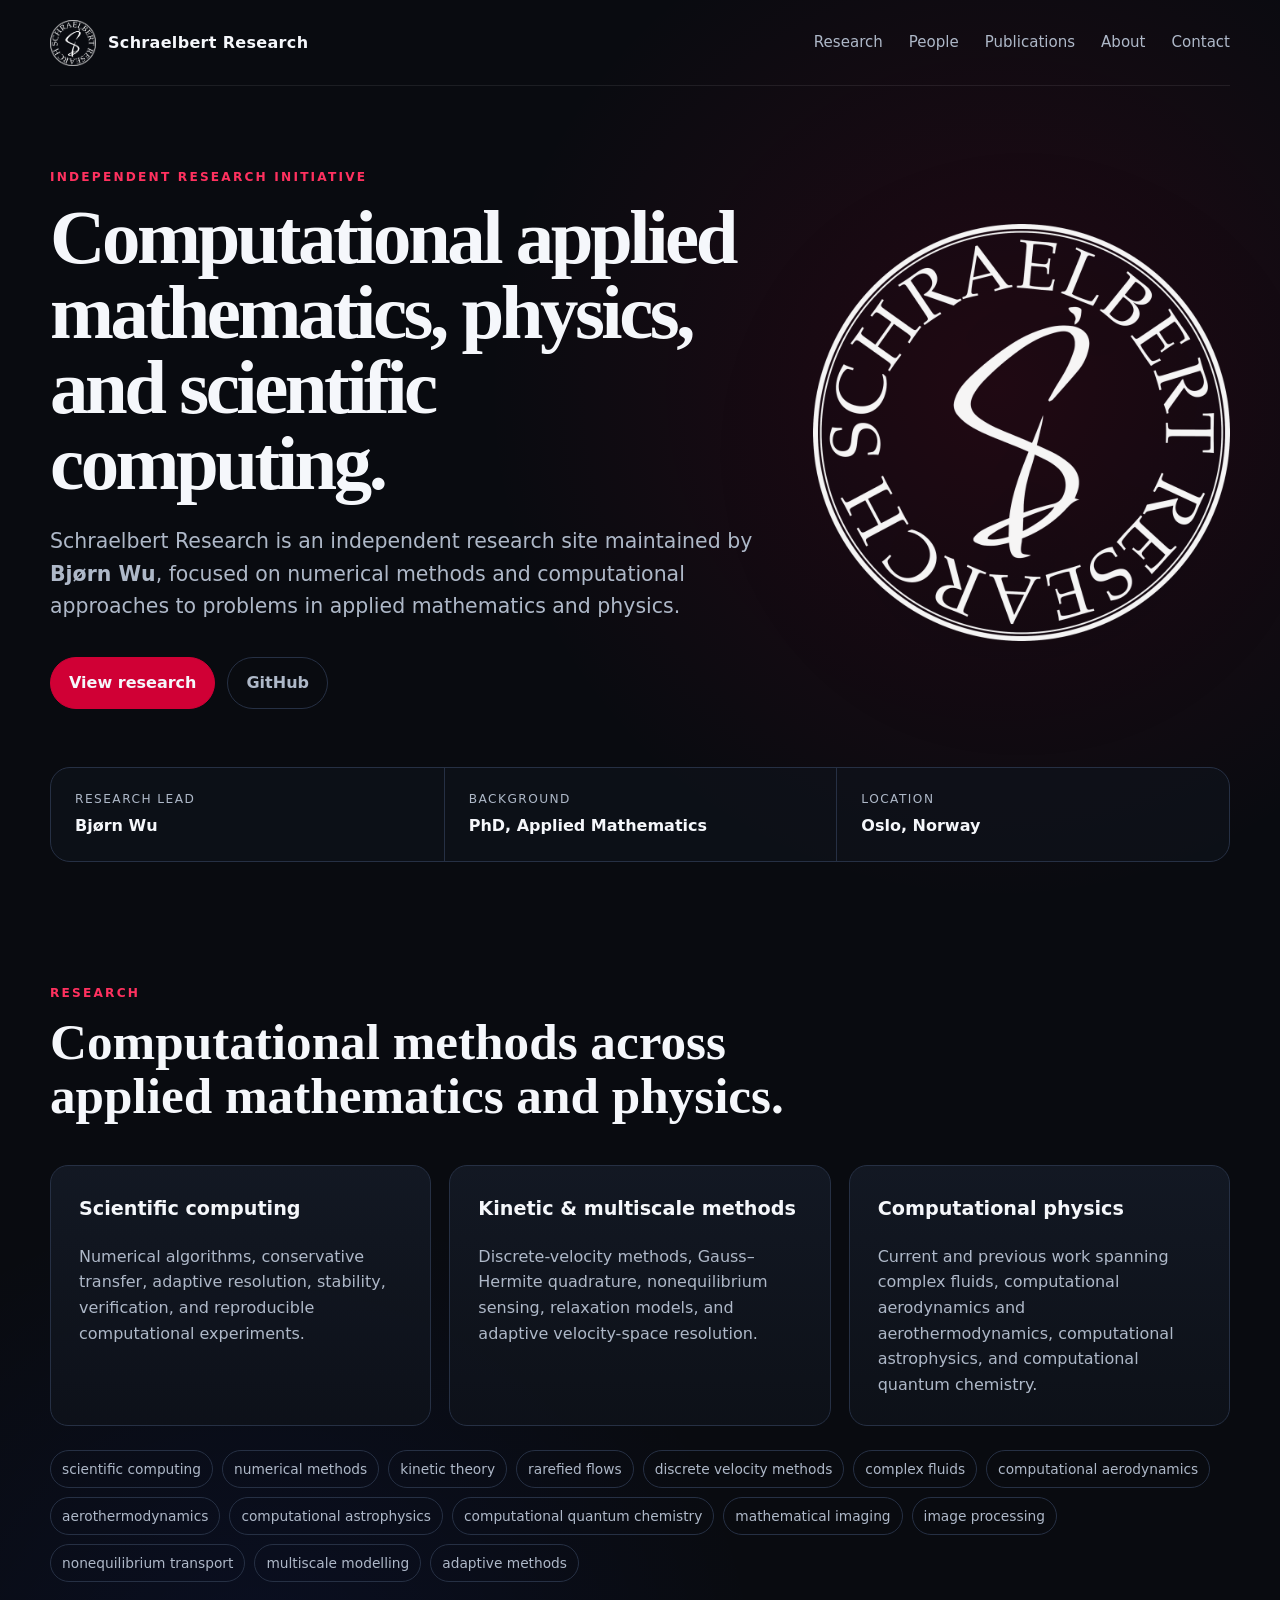
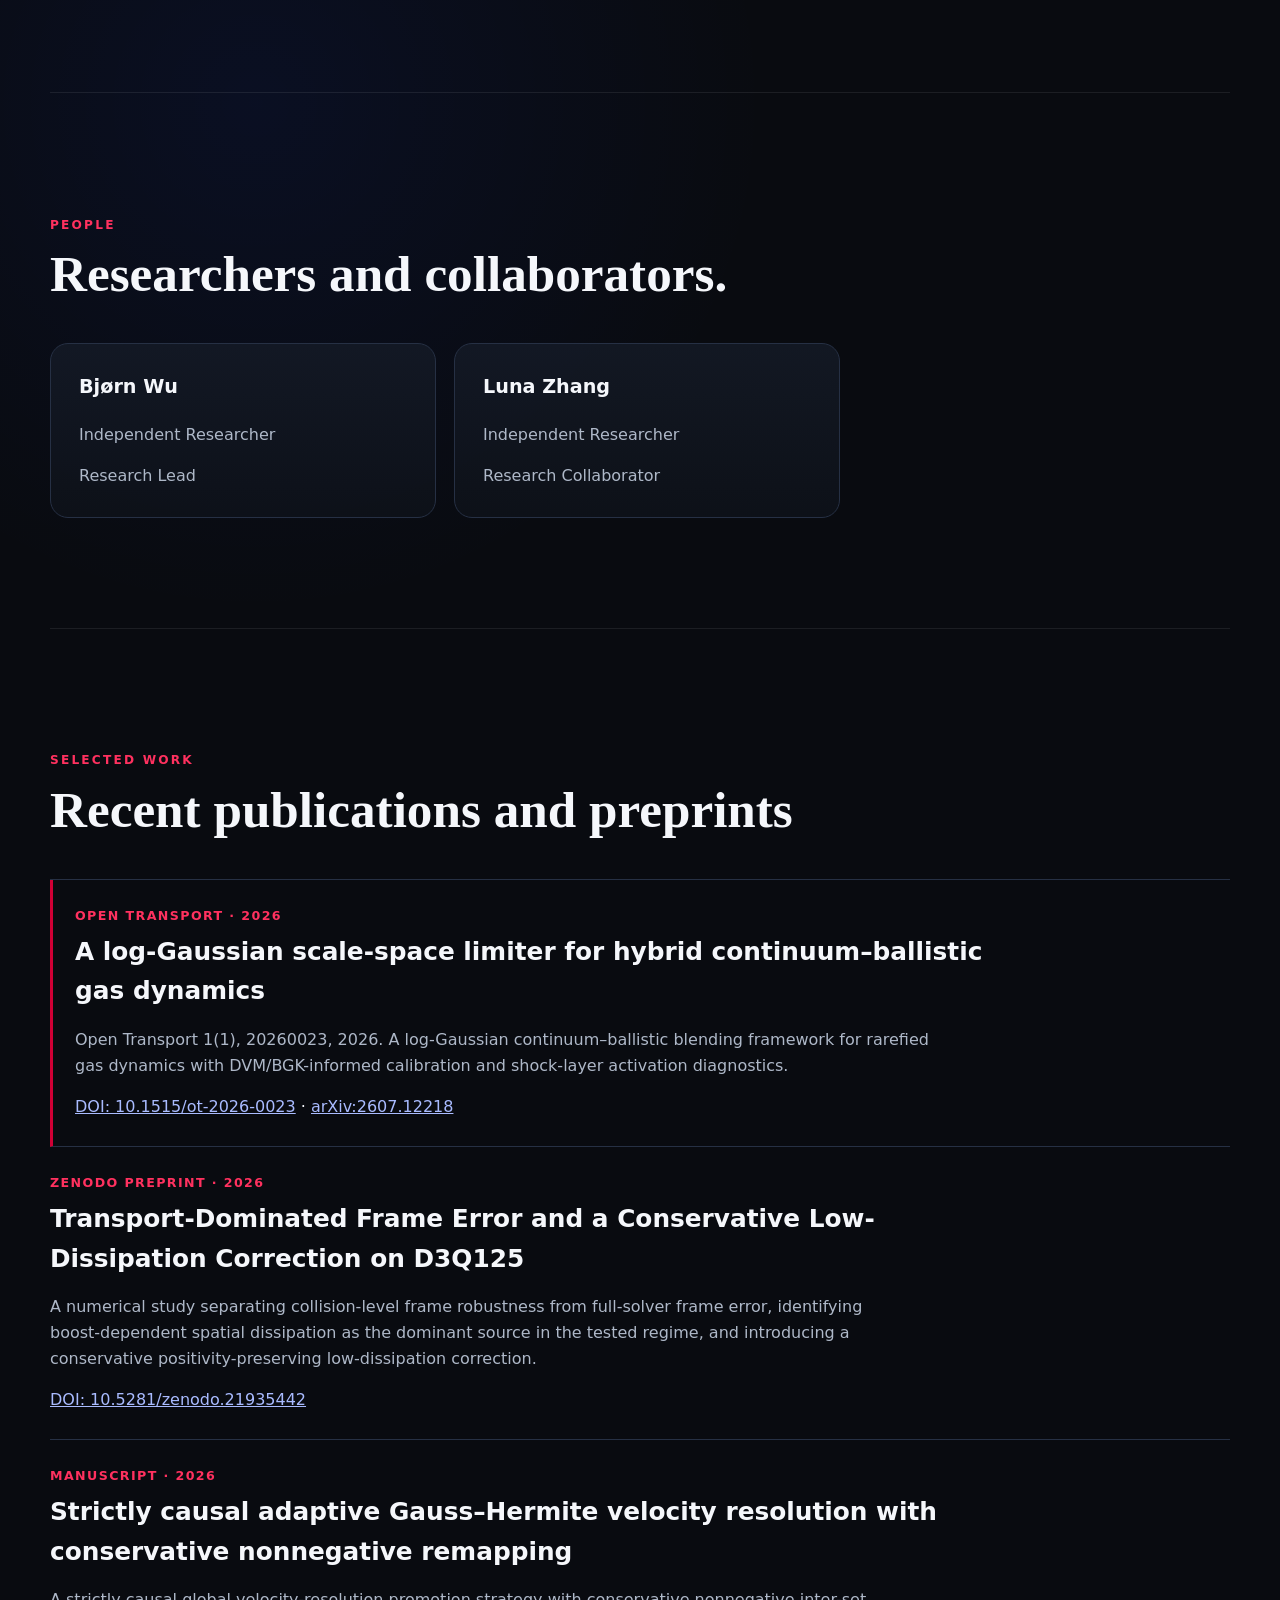
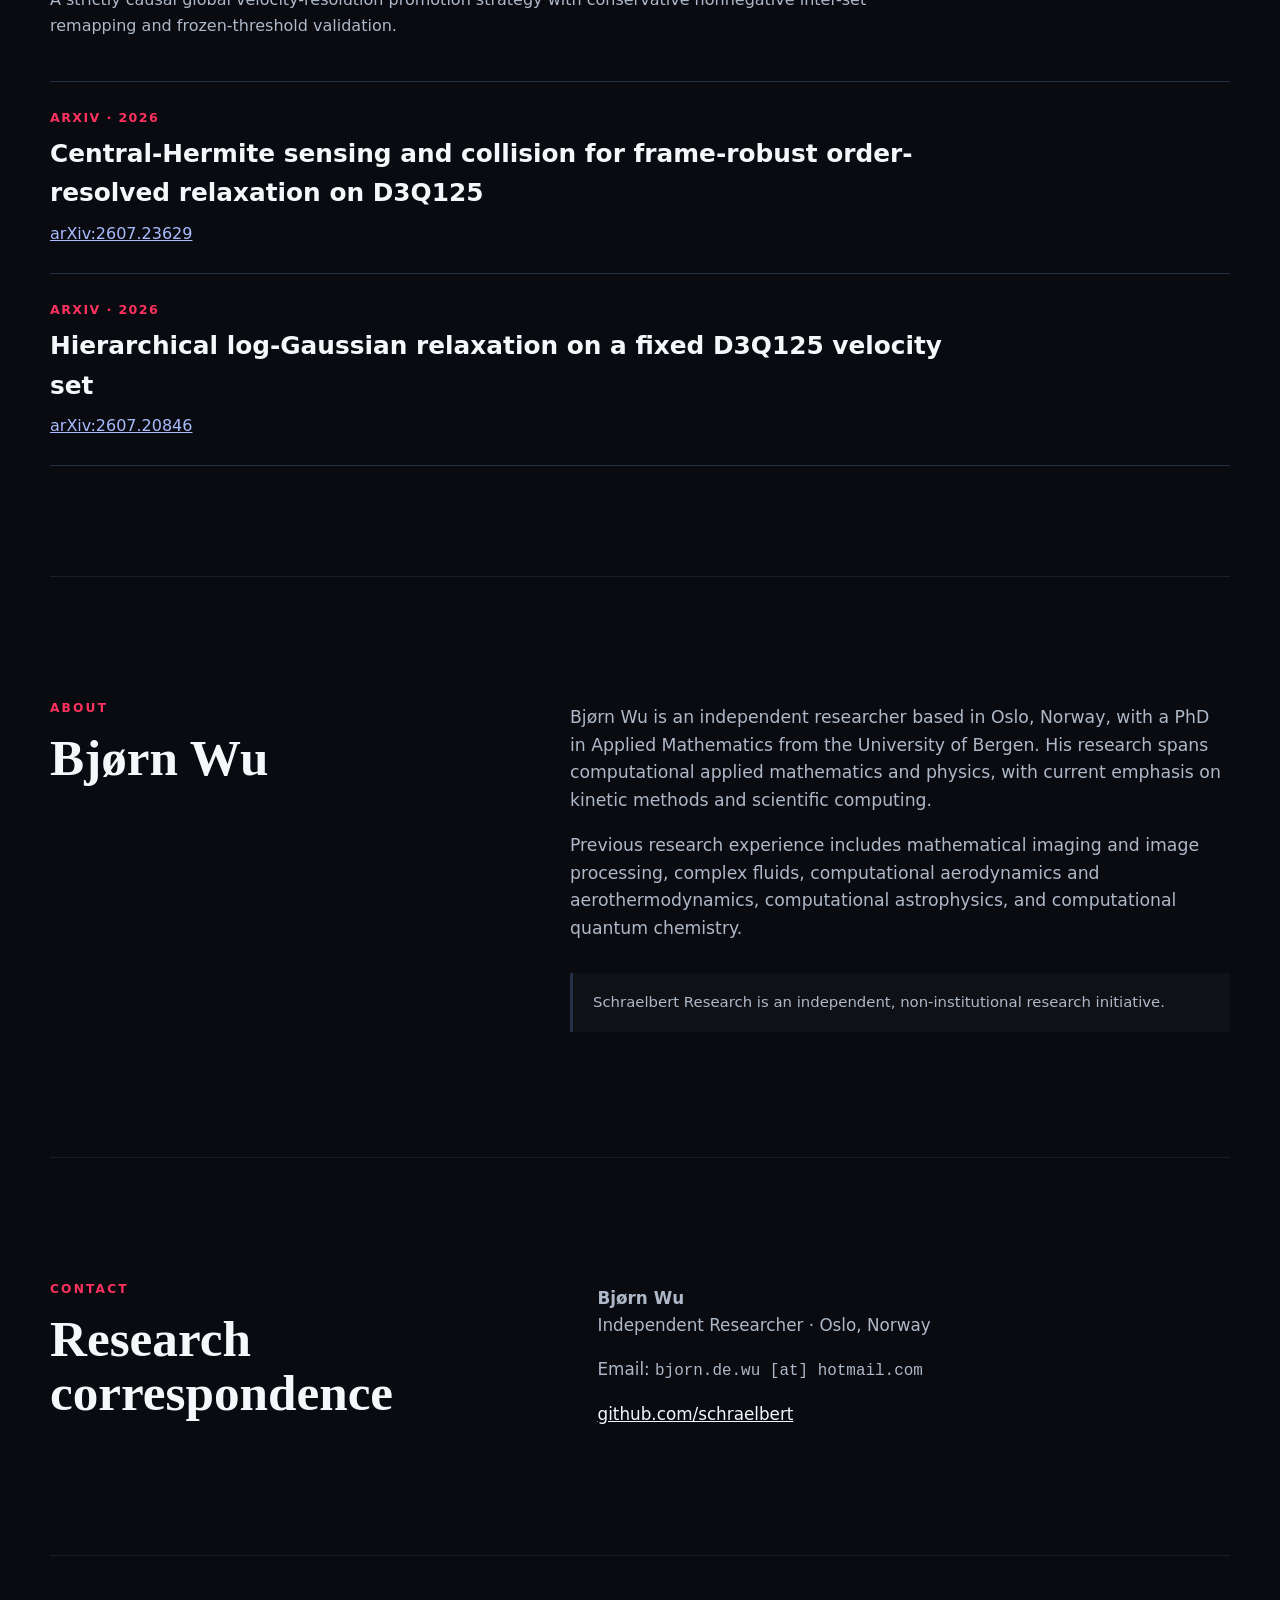
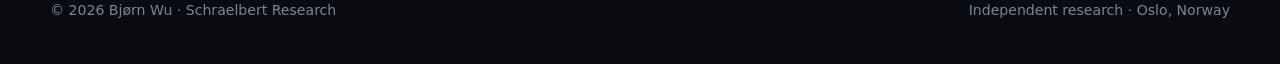
==== index.html @ 024f2b75 "Add Zenodo preprint for D3Q125 transport frame-error study" ====
<!doctype html>
<html lang="en">
<head>
  <meta charset="utf-8" />
  <meta name="viewport" content="width=device-width, initial-scale=1" />
  <meta name="description" content="Schraelbert Research — independent research in computational applied mathematics, physics, and scientific computing." />
  <meta name="author" content="Bjørn Wu" />
  <meta name="theme-color" content="#090b10" />
  <title>Schraelbert Research — Bjørn Wu</title>
  <link rel="icon" type="image/png" href="assets/logo-red.png" />
  <link rel="stylesheet" href="styles.css" />
</head>
<body>
  <div class="page-shell">
    <header class="site-header">
      <a class="brand" href="#top" aria-label="Schraelbert Research home">
        <img src="assets/logo-white.png" alt="Schraelbert Research seal" />
        <span>Schraelbert Research</span>
      </a>
      <nav aria-label="Primary navigation">
        <a href="#research">Research</a>
        <a href="#people">People</a>
        <a href="#publications">Publications</a>
        <a href="#about">About</a>
        <a href="#contact">Contact</a>
      </nav>
    </header>

    <main id="top">
      <section class="hero">
        <div class="hero-copy">
          <p class="eyebrow">Independent research initiative</p>
          <h1>Computational applied mathematics, physics, and scientific computing.</h1>
          <p class="lede">
            Schraelbert Research is an independent research site maintained by <strong>Bjørn Wu</strong>,
            focused on numerical methods and computational approaches to
            problems in applied mathematics and physics.
          </p>
          <div class="hero-actions">
            <a class="button primary" href="#publications">View research</a>
            <a class="button secondary" href="https://github.com/schraelbert">GitHub</a>
          </div>
        </div>
        <div class="hero-mark" aria-hidden="true">
          <img src="assets/logo-white-large.png" alt="" />
        </div>
      </section>

      <section class="stats" aria-label="Research profile">
        <div><span class="stat-label">Research Lead</span><strong>Bjørn Wu</strong></div>
        <div><span class="stat-label">Background</span><strong>PhD, Applied Mathematics</strong></div>
        <div><span class="stat-label">Location</span><strong>Oslo, Norway</strong></div>
      </section>

      <section id="research" class="section">
        <div class="section-heading">
          <p class="eyebrow">Research</p>
          <h2>Computational methods across applied mathematics and physics.</h2>
        </div>
        <div class="grid three">
          <article class="card">
            <h3>Scientific computing</h3>
            <p>Numerical algorithms, conservative transfer, adaptive resolution, stability, verification, and reproducible computational experiments.</p>
          </article>
          <article class="card">
            <h3>Kinetic & multiscale methods</h3>
            <p>Discrete-velocity methods, Gauss–Hermite quadrature, nonequilibrium sensing, relaxation models, and adaptive velocity-space resolution.</p>
          </article>
          <article class="card">
            <h3>Computational physics</h3>
            <p>Current and previous work spanning complex fluids, computational aerodynamics and aerothermodynamics, computational astrophysics, and computational quantum chemistry.</p>
          </article>
        </div>
        <div class="topic-list" aria-label="Research topics">
          <span>scientific computing</span><span>numerical methods</span><span>kinetic theory</span>
          <span>rarefied flows</span><span>discrete velocity methods</span><span>complex fluids</span>
          <span>computational aerodynamics</span><span>aerothermodynamics</span><span>computational astrophysics</span>
          <span>computational quantum chemistry</span><span>mathematical imaging</span><span>image processing</span>
          <span>nonequilibrium transport</span><span>multiscale modelling</span><span>adaptive methods</span>
        </div>
      </section>

      <section id="people" class="section">
        <div class="section-heading">
          <p class="eyebrow">People</p>
          <h2>Researchers and collaborators.</h2>
        </div>
        <div class="grid two">
          <article class="card">
            <h3>Bjørn Wu</h3>
            <p>Independent Researcher</p>
            <p>Research Lead</p>
          </article>
          <article class="card">
            <h3>Luna Zhang</h3>
            <p>Independent Researcher</p>
            <p>Research Collaborator</p>
          </article>
        </div>
      </section>

      <section id="publications" class="section">
        <div class="section-heading">
          <p class="eyebrow">Selected work</p>
          <h2>Recent publications and preprints</h2>
        </div>
        <div class="publication-list">
          <article class="publication featured">
            <div class="pub-meta">Open Transport · 2026</div>
            <h3>A log-Gaussian scale-space limiter for hybrid continuum–ballistic gas dynamics</h3>
            <p>Open Transport 1(1), 20260023, 2026. A log-Gaussian continuum–ballistic blending framework for rarefied gas dynamics with DVM/BGK-informed calibration and shock-layer activation diagnostics.</p>
            <a href="https://doi.org/10.1515/ot-2026-0023">DOI: 10.1515/ot-2026-0023</a>
            <span> · </span>
            <a href="https://arxiv.org/abs/2607.12218">arXiv:2607.12218</a>
          </article>

          <article class="publication">
            <div class="pub-meta">Zenodo Preprint · 2026</div>
            <h3>Transport-Dominated Frame Error and a Conservative Low-Dissipation Correction on D3Q125</h3>
            <p>A numerical study separating collision-level frame robustness from full-solver frame error, identifying boost-dependent spatial dissipation as the dominant source in the tested regime, and introducing a conservative positivity-preserving low-dissipation correction.</p>
            <a href="https://doi.org/10.5281/zenodo.21935442">DOI: 10.5281/zenodo.21935442</a>
          </article>

          <article class="publication">
            <div class="pub-meta">Manuscript · 2026</div>
            <h3>Strictly causal adaptive Gauss–Hermite velocity resolution with conservative nonnegative remapping</h3>
            <p>A strictly causal global velocity-resolution promotion strategy with conservative nonnegative inter-set remapping and frozen-threshold validation.</p>
          </article>

          <article class="publication">
            <div class="pub-meta">arXiv · 2026</div>
            <h3>Central-Hermite sensing and collision for frame-robust order-resolved relaxation on D3Q125</h3>
            <a href="https://arxiv.org/abs/2607.23629">arXiv:2607.23629</a>
          </article>

          <article class="publication">
            <div class="pub-meta">arXiv · 2026</div>
            <h3>Hierarchical log-Gaussian relaxation on a fixed D3Q125 velocity set</h3>
            <a href="https://arxiv.org/abs/2607.20846">arXiv:2607.20846</a>
          </article>
        </div>
      </section>

      <section id="about" class="section split">
        <div>
          <p class="eyebrow">About</p>
          <h2>Bjørn Wu</h2>
        </div>
        <div class="prose">
          <p>
            Bjørn Wu is an independent researcher based in Oslo, Norway, with a PhD in Applied Mathematics from the University of Bergen.
            His research spans computational applied mathematics and physics, with current emphasis on kinetic methods and scientific computing.
          </p>
          <p>
            Previous research experience includes mathematical imaging and image processing, complex fluids, computational aerodynamics and aerothermodynamics, computational astrophysics, and computational quantum chemistry.
          </p>
          <p class="disclaimer">
            Schraelbert Research is an independent, non-institutional research initiative.
          </p>
        </div>
      </section>

      <section id="contact" class="section contact">
        <div>
          <p class="eyebrow">Contact</p>
          <h2>Research correspondence</h2>
        </div>
        <div class="contact-links">
          <p><strong>Bjørn Wu</strong><br />Independent Researcher · Oslo, Norway</p>
          <p>Email: <span class="mono">bjorn.de.wu [at] hotmail.com</span></p>
          <p><a href="https://github.com/schraelbert">github.com/schraelbert</a></p>
        </div>
      </section>
    </main>

    <footer>
      <span>© 2026 Bjørn Wu · Schraelbert Research</span>
      <span>Independent research · Oslo, Norway</span>
    </footer>
  </div>
</body>
</html>
---- styles.css ----
:root {
  --bg: #090b10;
  --panel: #0f131b;
  --panel-2: #131925;
  --text: #f5f7fb;
  --muted: #aeb8c8;
  --line: #263044;
  --accent: #d00035;
  --accent-2: #ff315f;
  --max: 1180px;
}
* { box-sizing: border-box; }
html { scroll-behavior: smooth; }
body {
  margin: 0;
  font-family: Inter, ui-sans-serif, system-ui, -apple-system, BlinkMacSystemFont, "Segoe UI", sans-serif;
  background:
    radial-gradient(circle at 78% 8%, rgba(208,0,53,.13), transparent 32rem),
    radial-gradient(circle at 20% 35%, rgba(21,65,255,.08), transparent 32rem),
    var(--bg);
  color: var(--text);
  line-height: 1.6;
}
a { color: inherit; }
.page-shell { width: min(calc(100% - 40px), var(--max)); margin: 0 auto; }
.site-header {
  min-height: 86px;
  display: flex;
  align-items: center;
  justify-content: space-between;
  border-bottom: 1px solid rgba(255,255,255,.08);
}
.brand { display: flex; align-items: center; gap: 12px; font-weight: 700; text-decoration: none; letter-spacing: .02em; }
.brand img { width: 46px; height: 46px; object-fit: contain; }
nav { display: flex; gap: 26px; }
nav a { text-decoration: none; color: var(--muted); font-size: .94rem; }
nav a:hover { color: var(--text); }
.hero {
  min-height: 670px;
  display: grid;
  grid-template-columns: 1.35fr .8fr;
  gap: 60px;
  align-items: center;
  padding: 70px 0 58px;
}
.hero h1 {
  margin: 10px 0 24px;
  font-family: Georgia, "Times New Roman", serif;
  font-size: clamp(3.1rem, 6vw, 6.1rem);
  line-height: .98;
  letter-spacing: -.045em;
  max-width: 880px;
}
.eyebrow { text-transform: uppercase; letter-spacing: .18em; font-size: .76rem; font-weight: 800; color: var(--accent-2); }
.lede { color: var(--muted); font-size: clamp(1.05rem, 1.6vw, 1.35rem); max-width: 760px; }
.hero-actions { display: flex; gap: 12px; margin-top: 34px; }
.button { padding: 12px 18px; border-radius: 999px; text-decoration: none; font-weight: 700; border: 1px solid var(--line); }
.button.primary { background: var(--accent); border-color: var(--accent); }
.button.secondary { color: var(--muted); }
.hero-mark { display: grid; place-items: center; }
.hero-mark img { width: min(100%, 430px); filter: drop-shadow(0 22px 60px rgba(0,0,0,.45)); opacity: .96; }
.stats {
  display: grid;
  grid-template-columns: repeat(3, 1fr);
  border: 1px solid var(--line);
  border-radius: 20px;
  overflow: hidden;
  background: rgba(15,19,27,.72);
}
.stats > div { padding: 22px 24px; }
.stats > div + div { border-left: 1px solid var(--line); }
.stat-label { display: block; font-size: .76rem; text-transform: uppercase; letter-spacing: .12em; color: var(--muted); margin-bottom: 4px; }
.section { padding: 110px 0; border-bottom: 1px solid rgba(255,255,255,.08); }
.section-heading { max-width: 790px; margin-bottom: 42px; }
.section h2 { font-family: Georgia, "Times New Roman", serif; font-size: clamp(2.2rem, 4vw, 4.2rem); line-height: 1.05; margin: 8px 0 0; }
.grid.three { display: grid; grid-template-columns: repeat(3, 1fr); gap: 18px; }
.grid.two { display: grid; grid-template-columns: repeat(2, minmax(0, 1fr)); gap: 18px; max-width: 790px; }
.card { background: linear-gradient(180deg, rgba(19,25,37,.92), rgba(13,17,25,.92)); border: 1px solid var(--line); border-radius: 18px; padding: 28px; }
.card h3 { margin-top: 0; font-size: 1.2rem; }
.card p { color: var(--muted); margin-bottom: 0; }
.topic-list { display: flex; flex-wrap: wrap; gap: 9px; margin-top: 24px; }
.topic-list span { color: var(--muted); border: 1px solid var(--line); border-radius: 999px; padding: 7px 11px; font-size: .86rem; }
.publication-list { border-top: 1px solid var(--line); }
.publication { padding: 26px 0; border-bottom: 1px solid var(--line); }
.publication h3 { margin: 6px 0 8px; font-size: clamp(1.15rem, 2vw, 1.55rem); max-width: 940px; }
.publication p { color: var(--muted); max-width: 860px; }
.publication a { color: #a9bbff; }
.pub-meta { color: var(--accent-2); font-size: .79rem; text-transform: uppercase; letter-spacing: .11em; font-weight: 800; }
.featured { padding-left: 22px; border-left: 3px solid var(--accent); }
.split { display: grid; grid-template-columns: .8fr 1.2fr; gap: 80px; }
.prose { font-size: 1.08rem; color: var(--muted); max-width: 720px; }
.disclaimer { margin-top: 30px; padding: 18px 20px; border-left: 3px solid var(--line); background: rgba(255,255,255,.025); font-size: .93rem; }
.contact { display: grid; grid-template-columns: .85fr 1.15fr; gap: 80px; }
.contact-links { color: var(--muted); font-size: 1.05rem; }
.contact-links a { color: var(--text); }
.mono { font-family: ui-monospace, SFMono-Regular, Menlo, Consolas, monospace; font-size: .95em; }
footer { min-height: 110px; display: flex; align-items: center; justify-content: space-between; gap: 18px; color: #79859a; font-size: .88rem; }
@media (max-width: 840px) {
  .page-shell { width: min(calc(100% - 28px), var(--max)); }
  nav { display: none; }
  .hero { min-height: auto; grid-template-columns: 1fr; padding-top: 58px; }
  .hero-mark { order: -1; justify-content: start; }
  .hero-mark img { width: 160px; }
  .stats, .grid.three, .grid.two, .split, .contact { grid-template-columns: 1fr; }
  .stats > div + div { border-left: 0; border-top: 1px solid var(--line); }
  .section { padding: 78px 0; }
  .split, .contact { gap: 28px; }
  footer { align-items: flex-start; flex-direction: column; justify-content: center; }
}
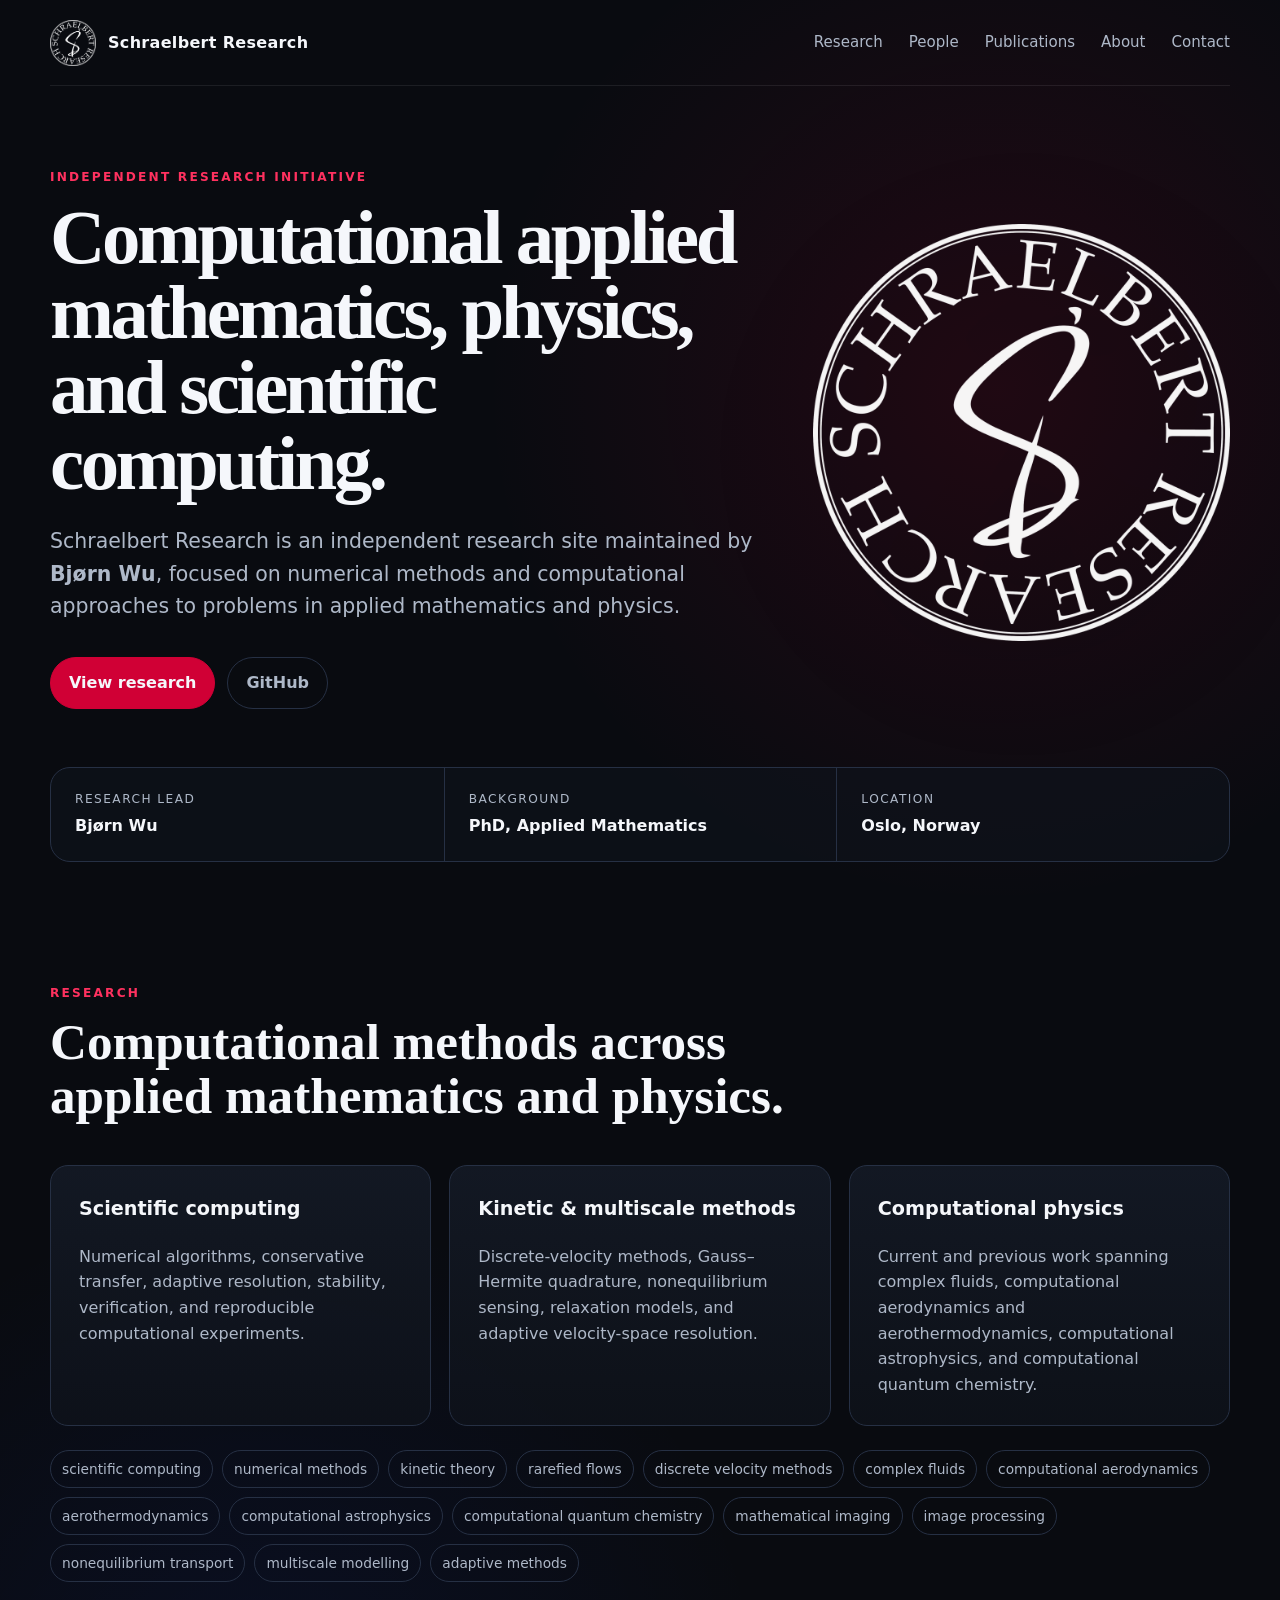
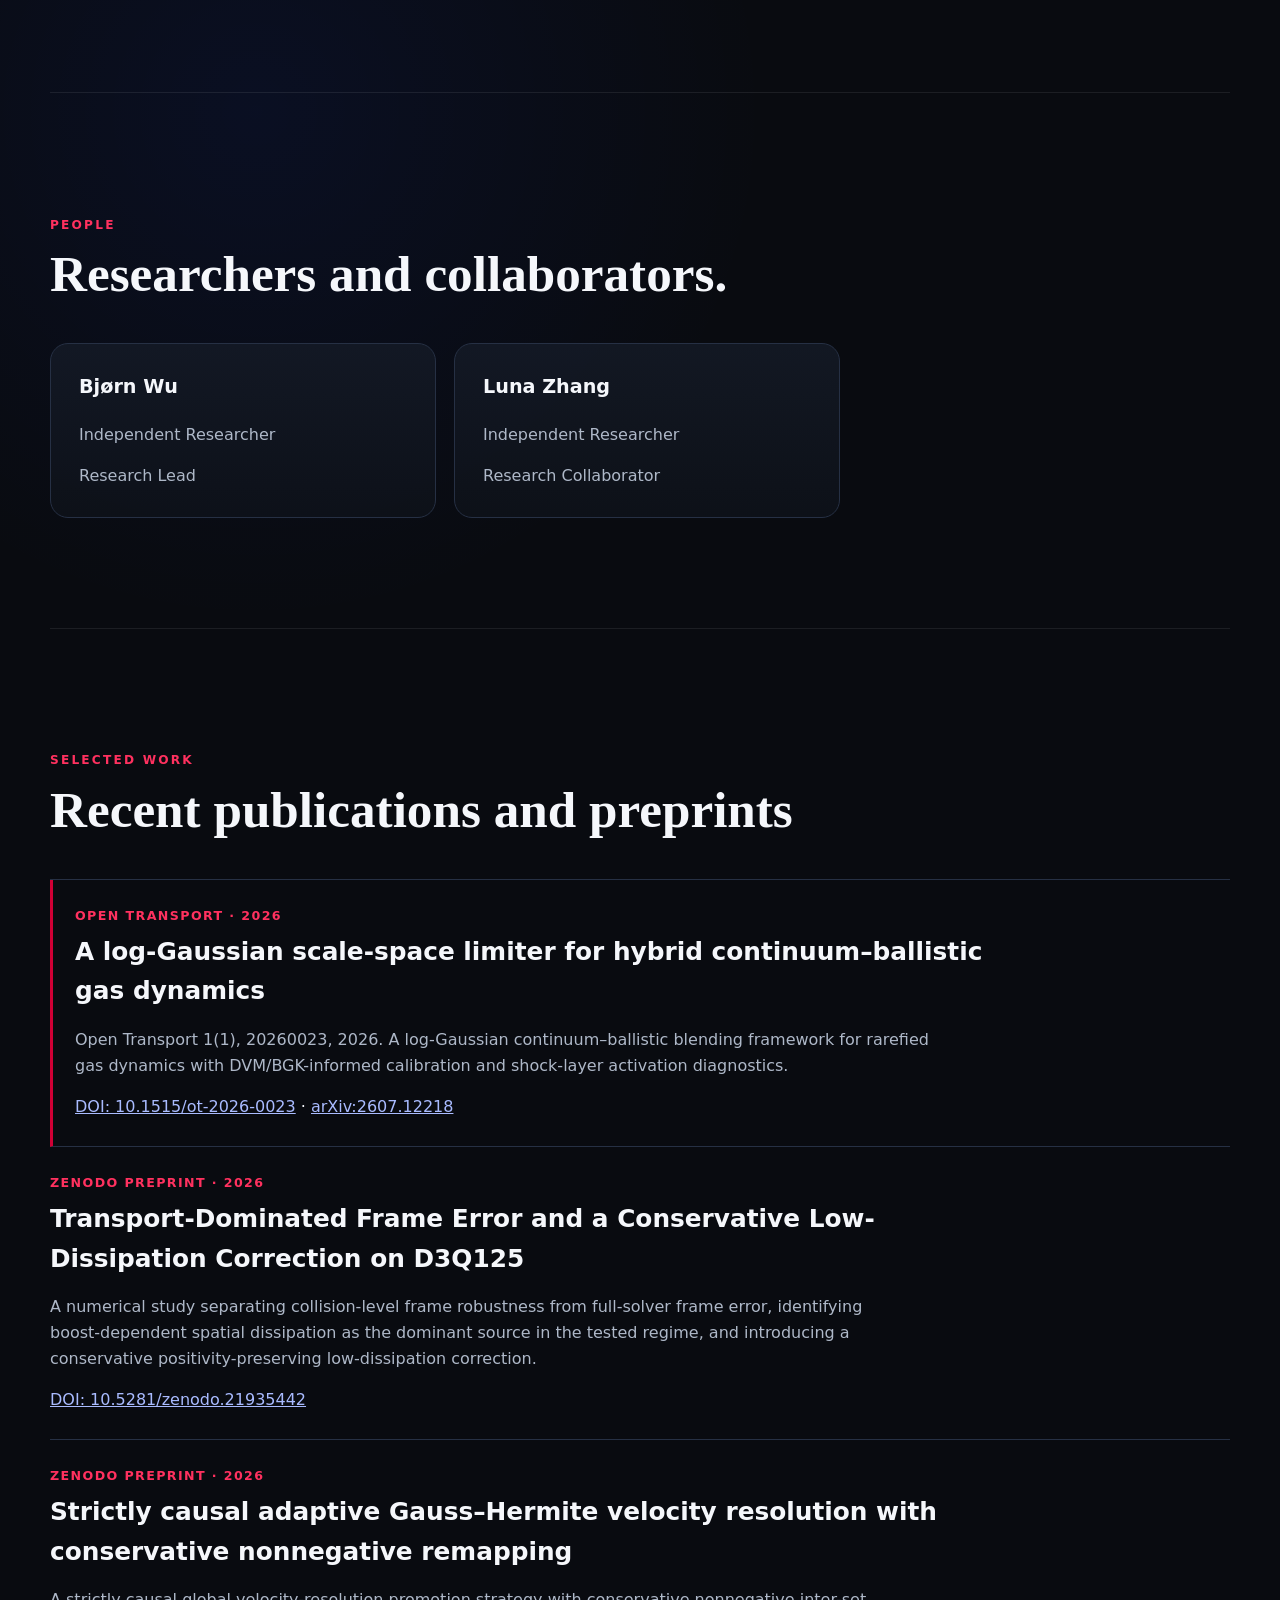
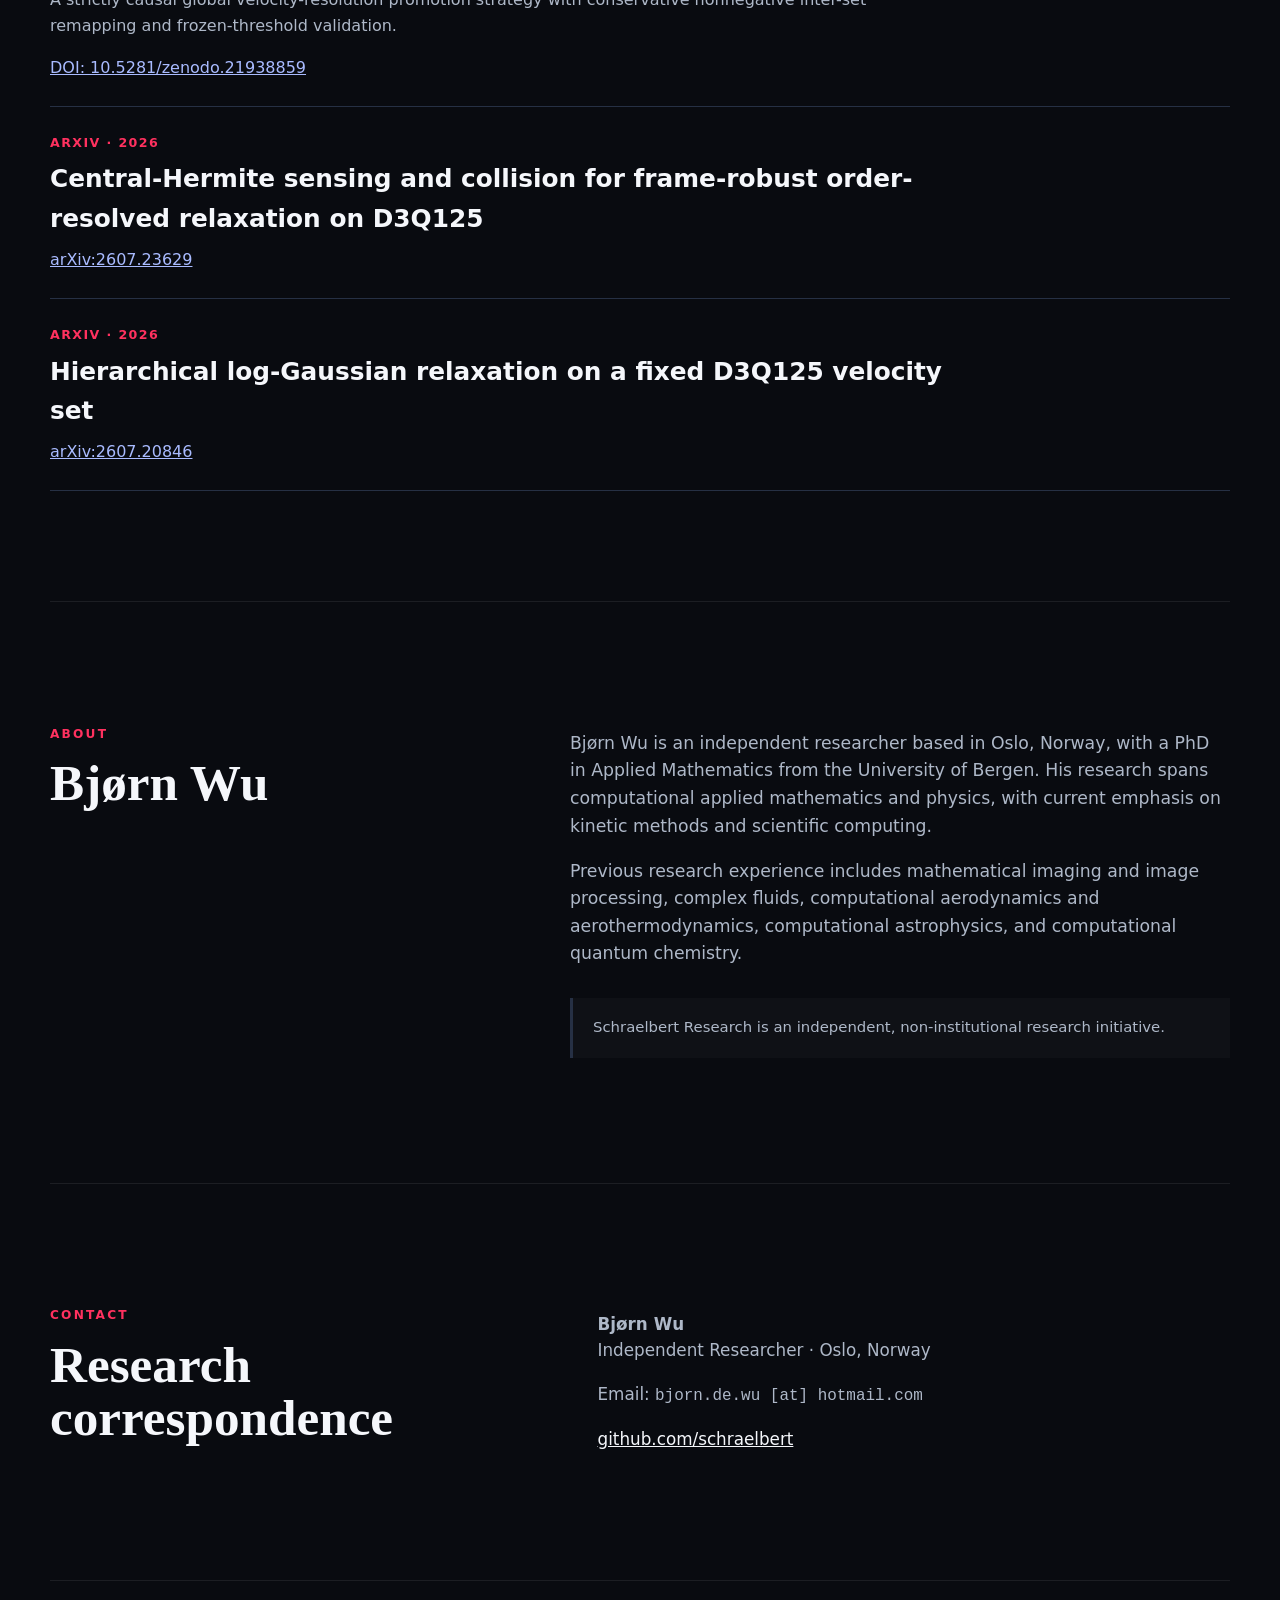
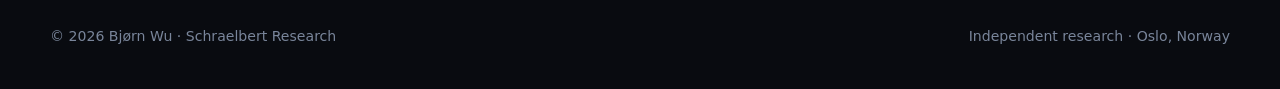
==== commit 3a8af6fa: "Add Zenodo preprint for adaptive velocity resolution study" ====
--- a/index.html
+++ b/index.html
@@ -122,9 +122,10 @@
           </article>
 
           <article class="publication">
-            <div class="pub-meta">Manuscript · 2026</div>
+            <div class="pub-meta">Zenodo Preprint · 2026</div>
             <h3>Strictly causal adaptive Gauss–Hermite velocity resolution with conservative nonnegative remapping</h3>
             <p>A strictly causal global velocity-resolution promotion strategy with conservative nonnegative inter-set remapping and frozen-threshold validation.</p>
+            <a href="https://doi.org/10.5281/zenodo.21938859">DOI: 10.5281/zenodo.21938859</a>
           </article>
 
           <article class="publication">
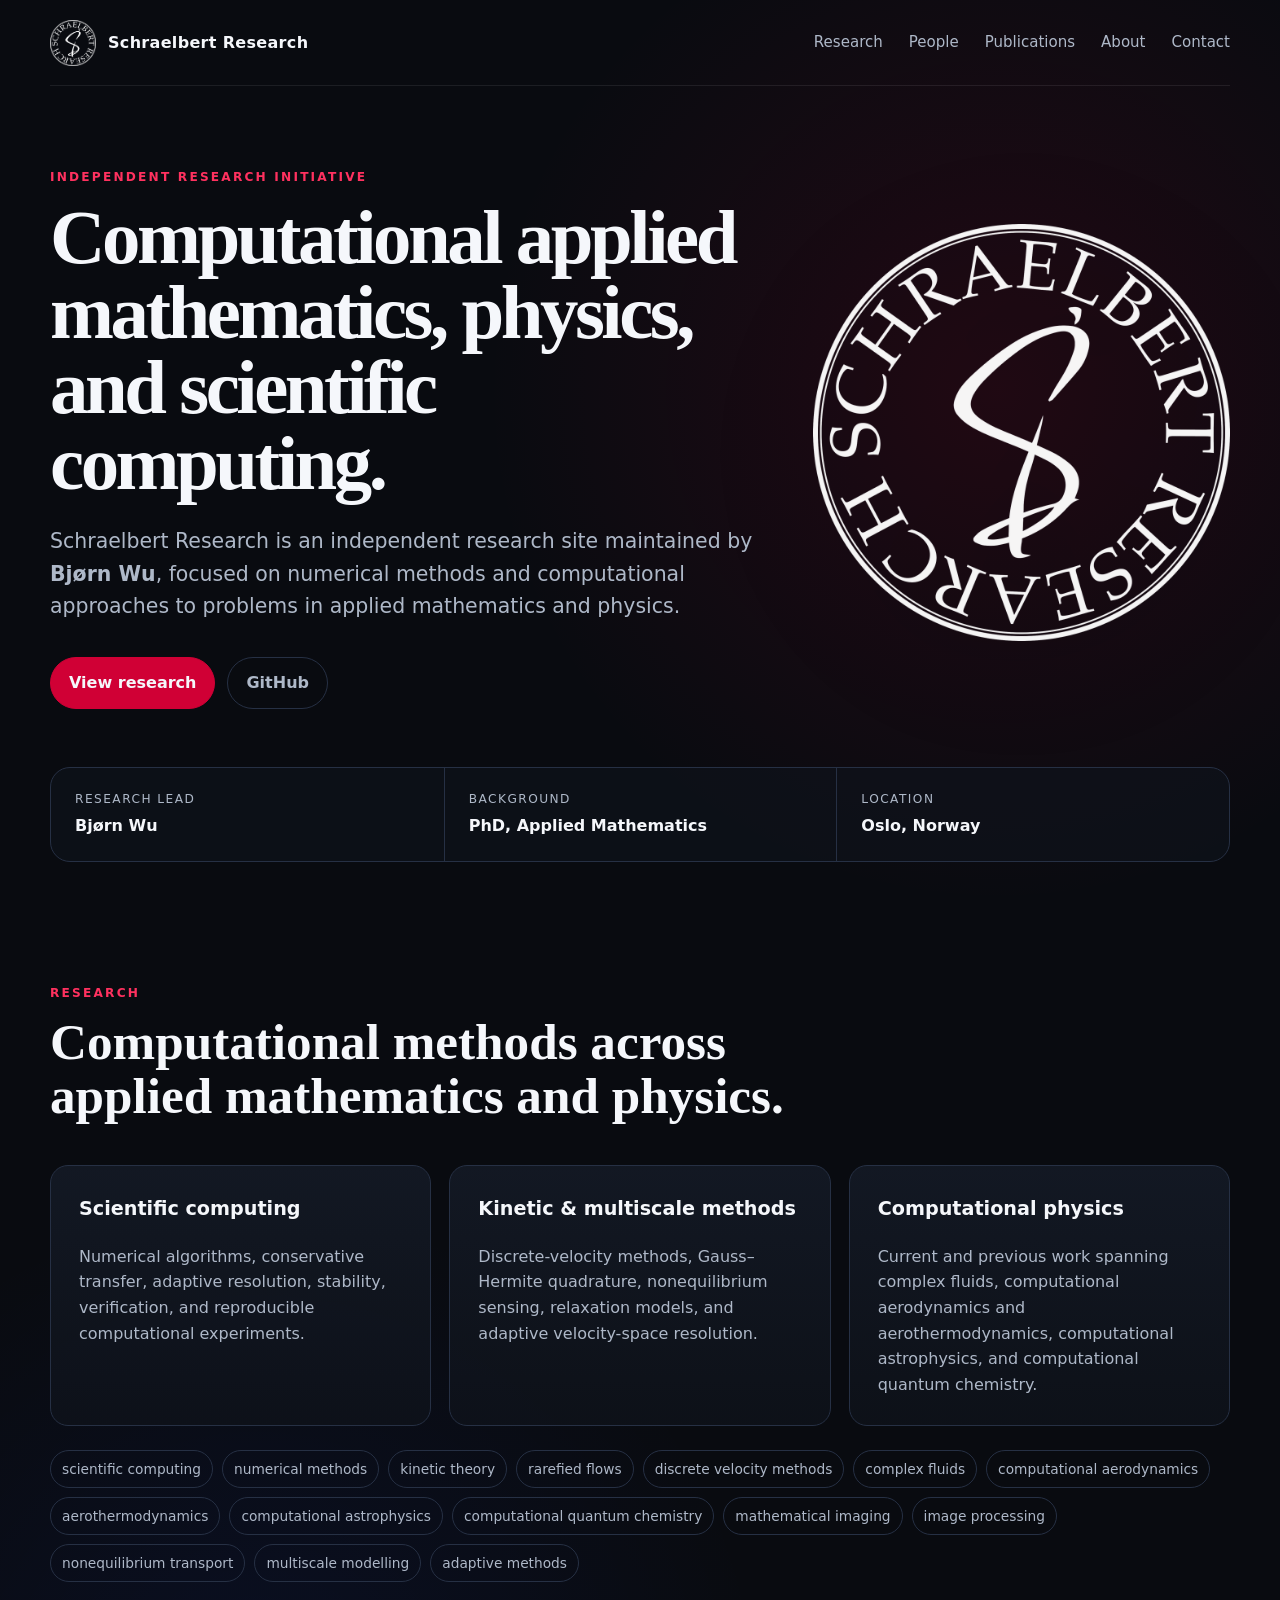
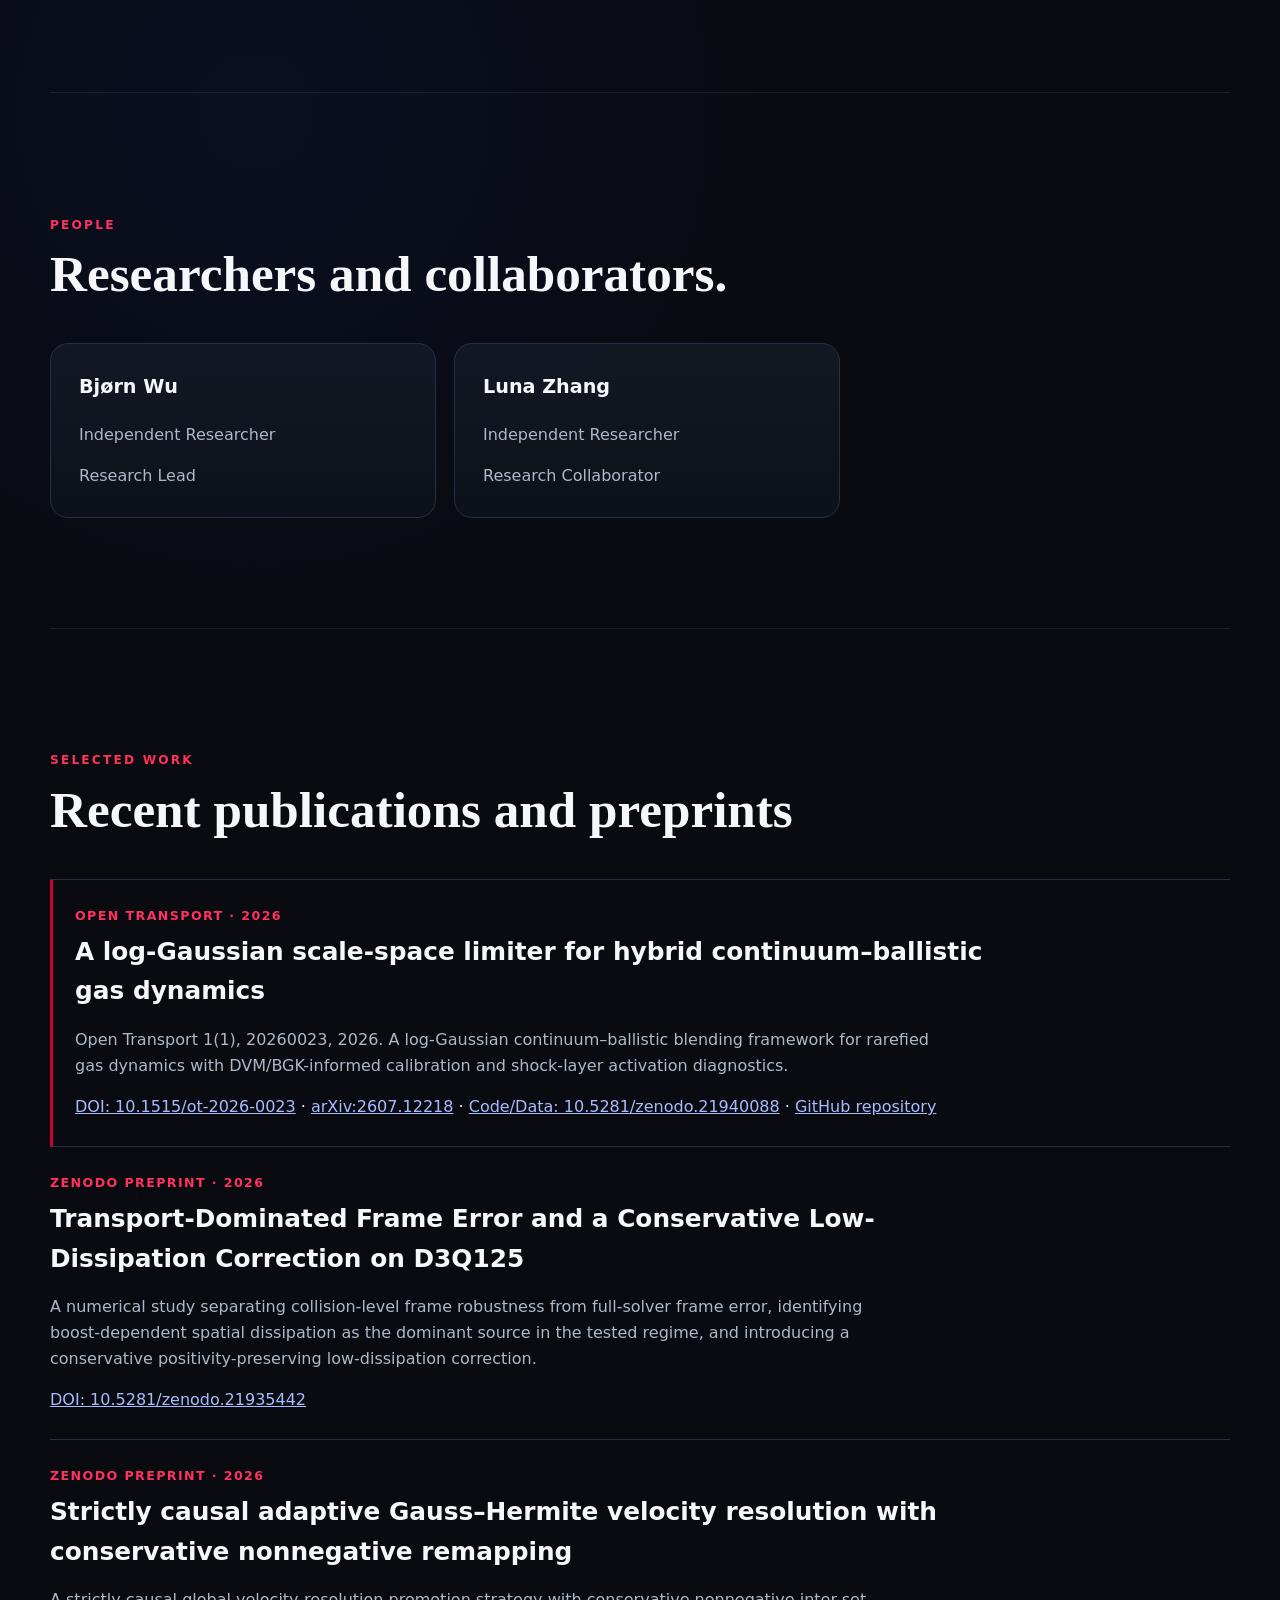
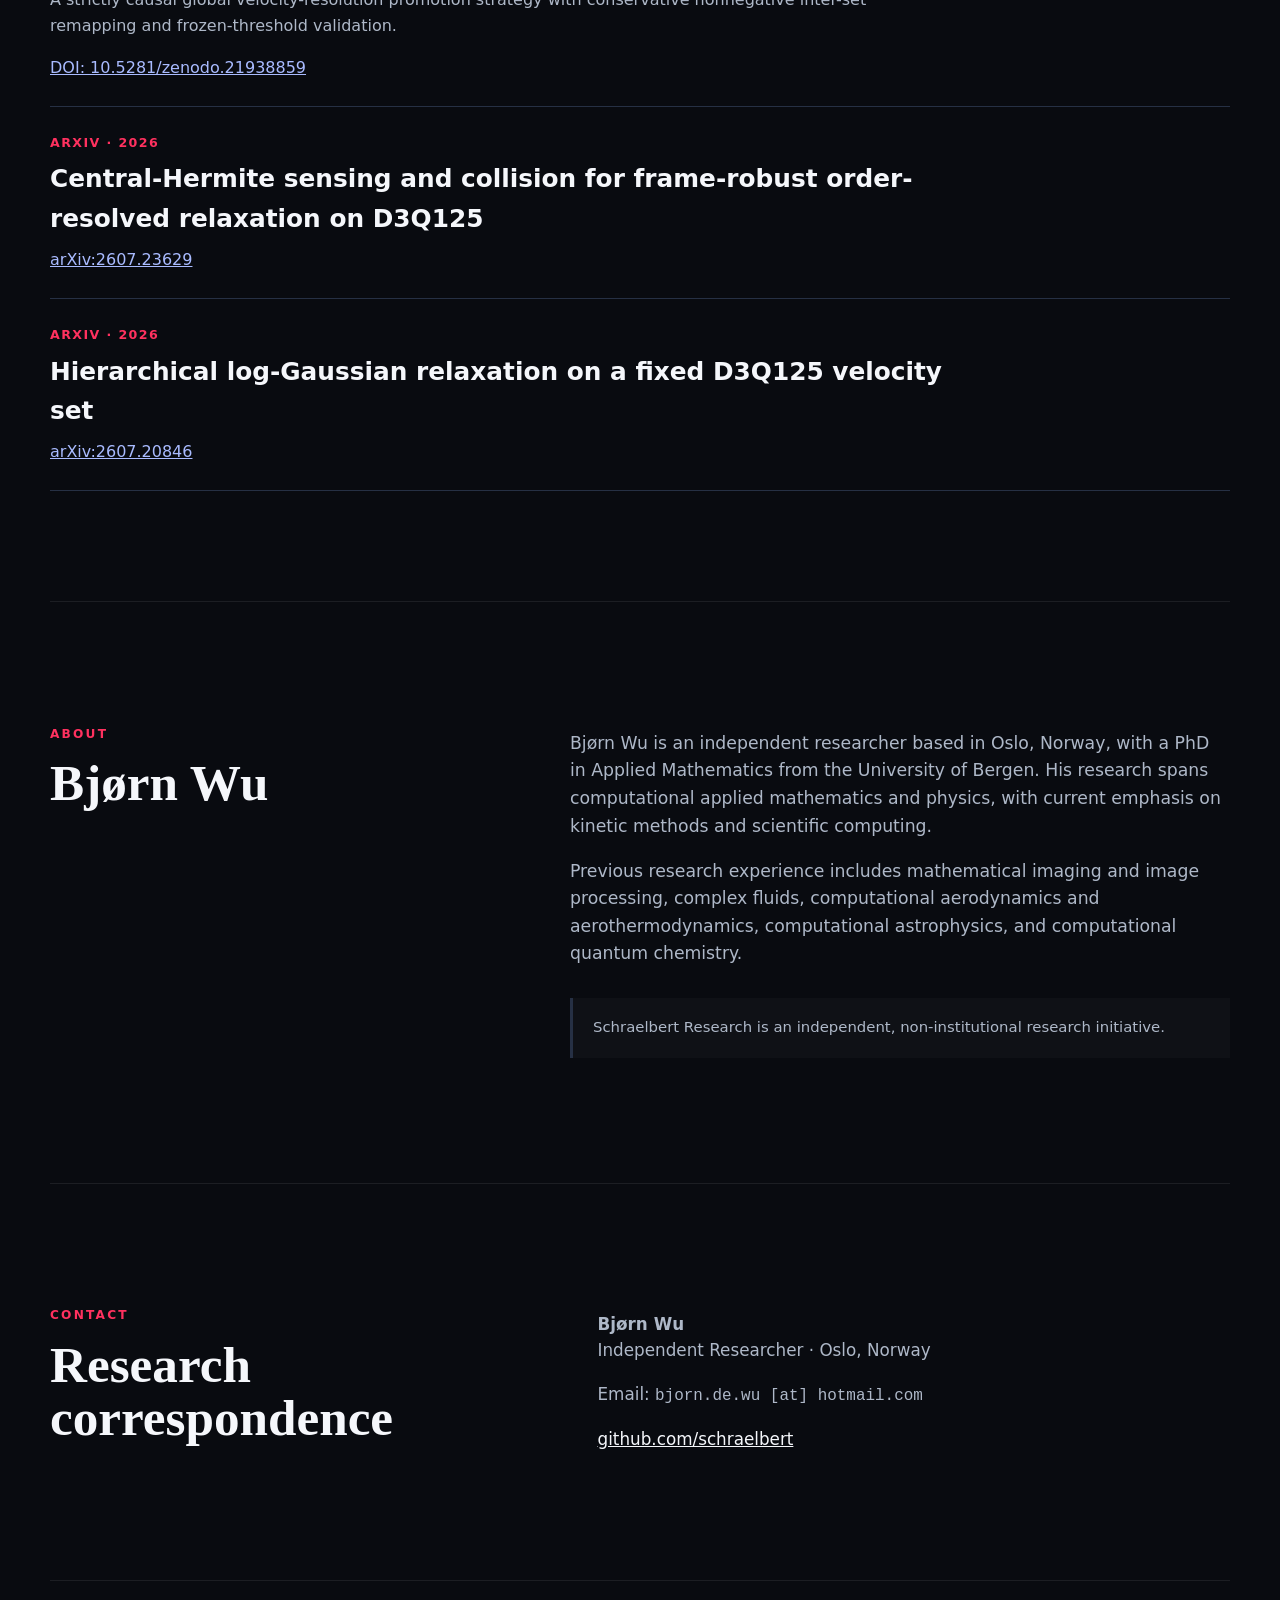
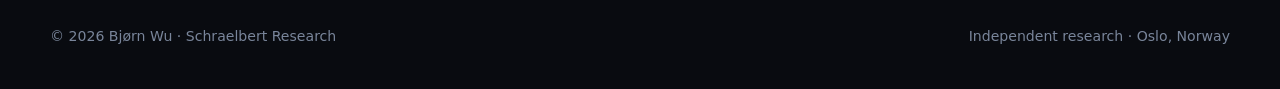
==== commit c9bcf82b: "Add code and data links" ====
--- a/index.html
+++ b/index.html
@@ -112,6 +112,10 @@
             <a href="https://doi.org/10.1515/ot-2026-0023">DOI: 10.1515/ot-2026-0023</a>
             <span> · </span>
             <a href="https://arxiv.org/abs/2607.12218">arXiv:2607.12218</a>
+            <span> · </span>
+            <a href="https://doi.org/10.5281/zenodo.21940088">Code/Data: 10.5281/zenodo.21940088</a>
+            <span> · </span>
+            <a href="https://github.com/schraelbert/log-gaussian-limiter">GitHub repository</a>
           </article>
 
           <article class="publication">
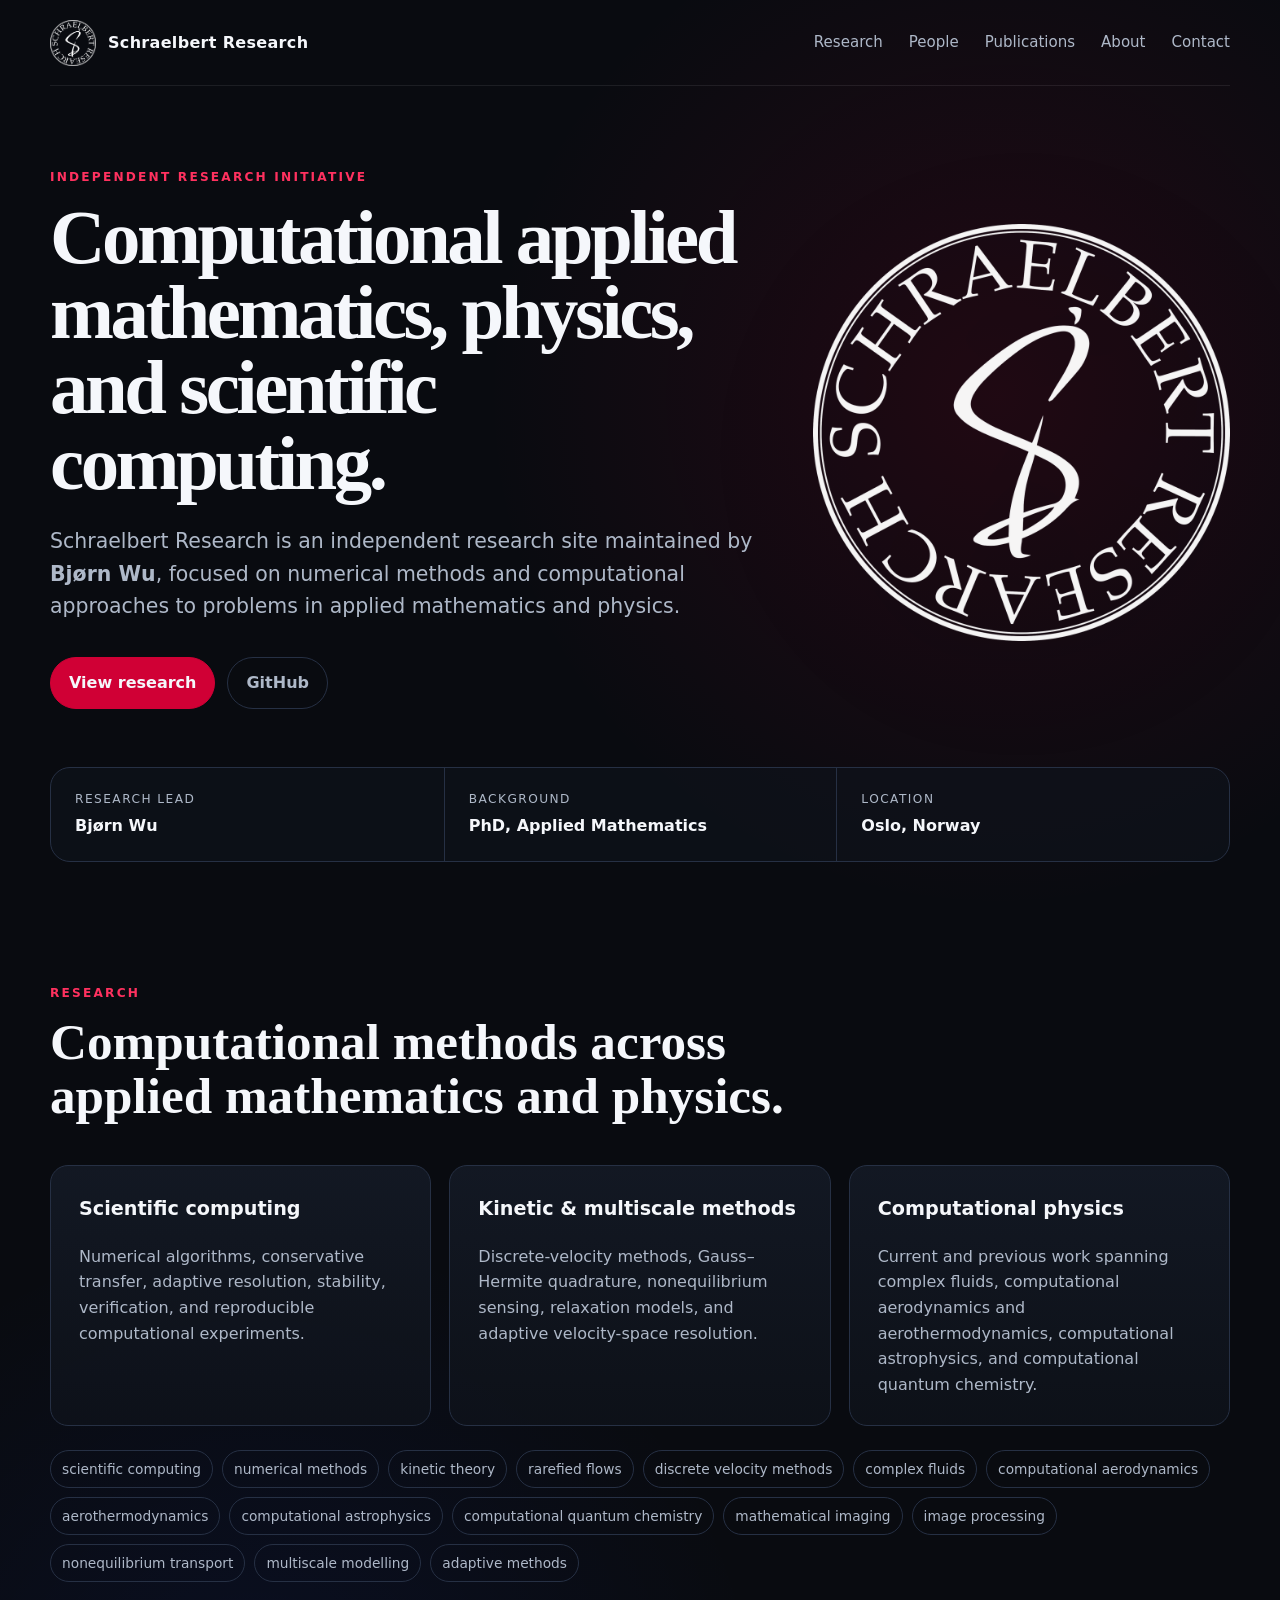
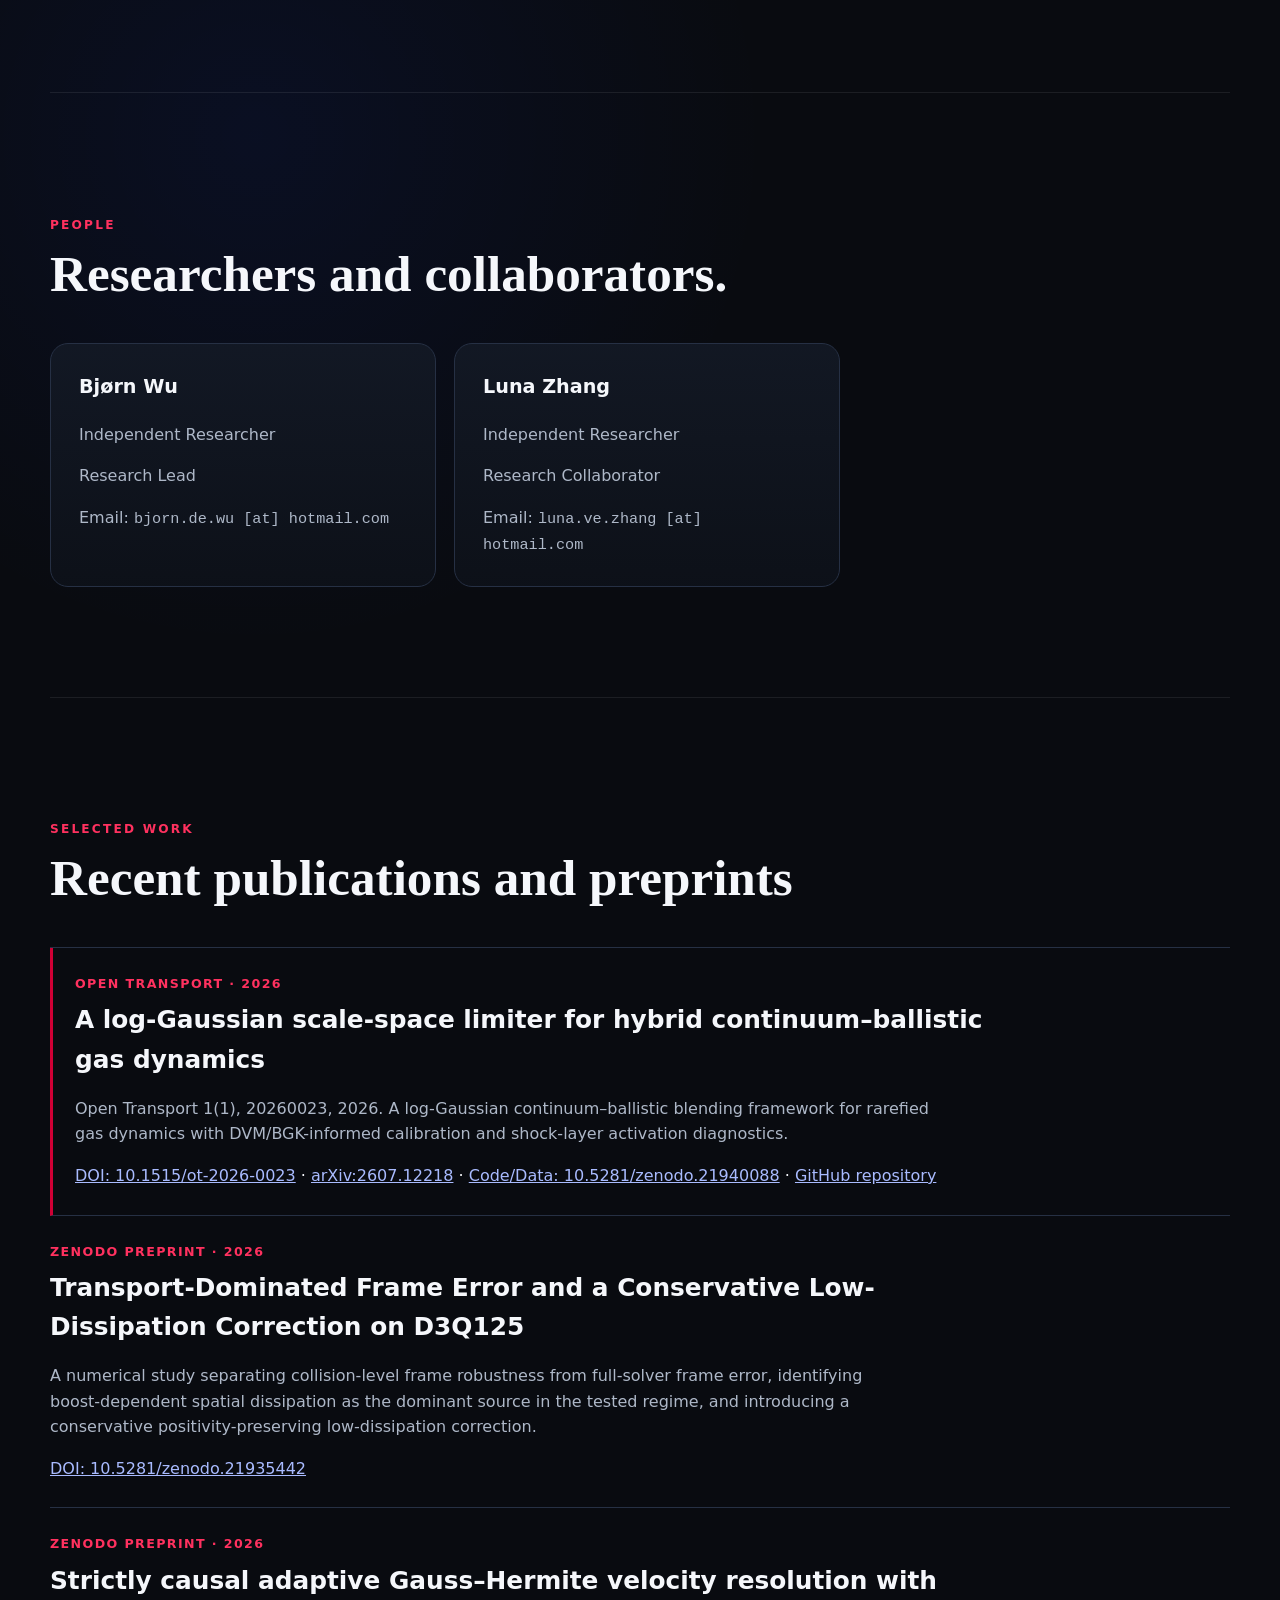
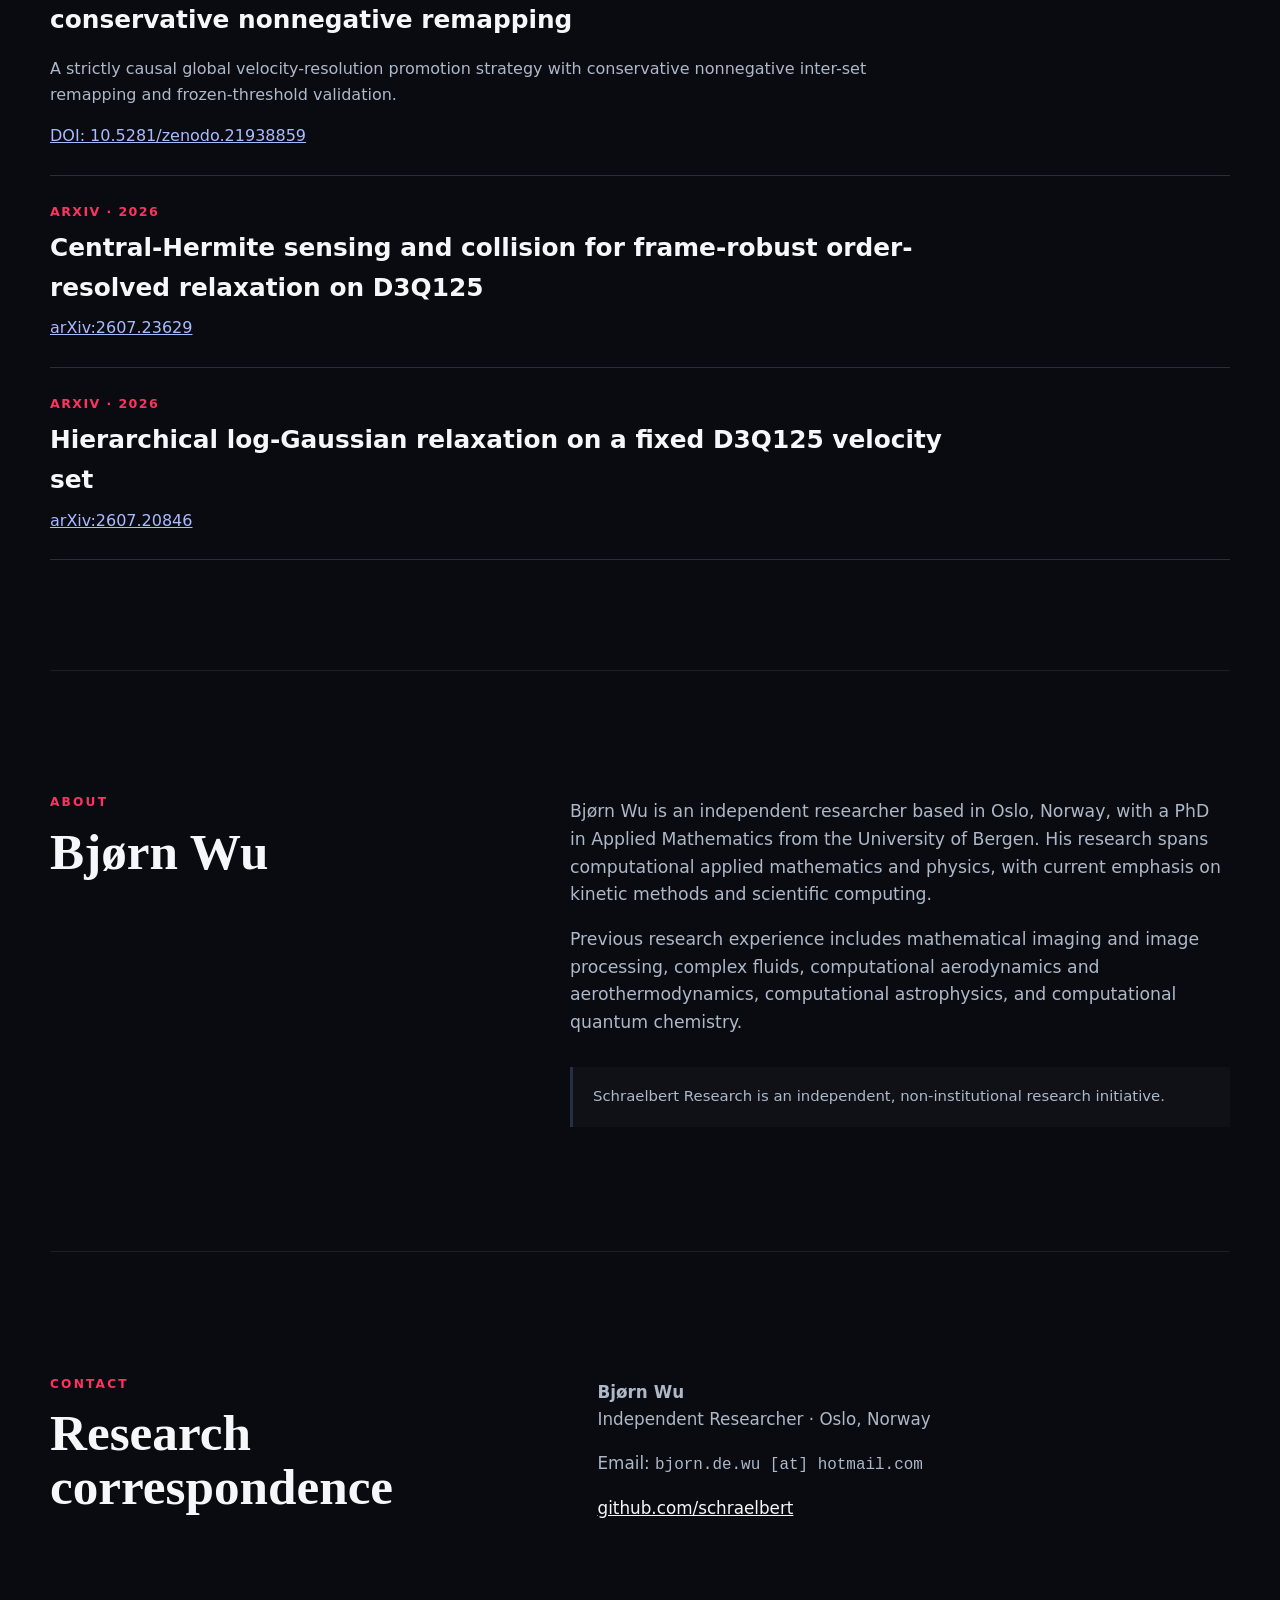
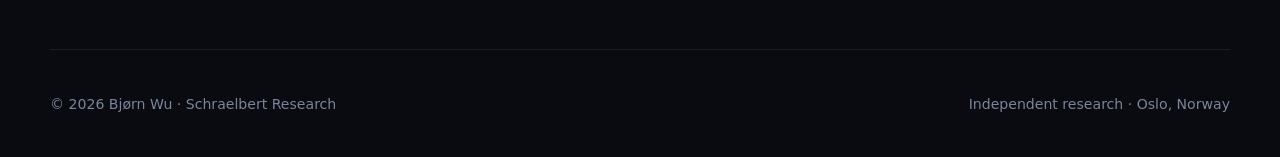
==== commit b072febe: "Add email contacts" ====
--- a/index.html
+++ b/index.html
@@ -90,11 +90,13 @@
             <h3>Bjørn Wu</h3>
             <p>Independent Researcher</p>
             <p>Research Lead</p>
+            <p>Email: <span class="mono">bjorn.de.wu [at] hotmail.com</span></p>
           </article>
           <article class="card">
             <h3>Luna Zhang</h3>
             <p>Independent Researcher</p>
             <p>Research Collaborator</p>
+            <p>Email: <span class="mono">luna.ve.zhang [at] hotmail.com</span></p>
           </article>
         </div>
       </section>
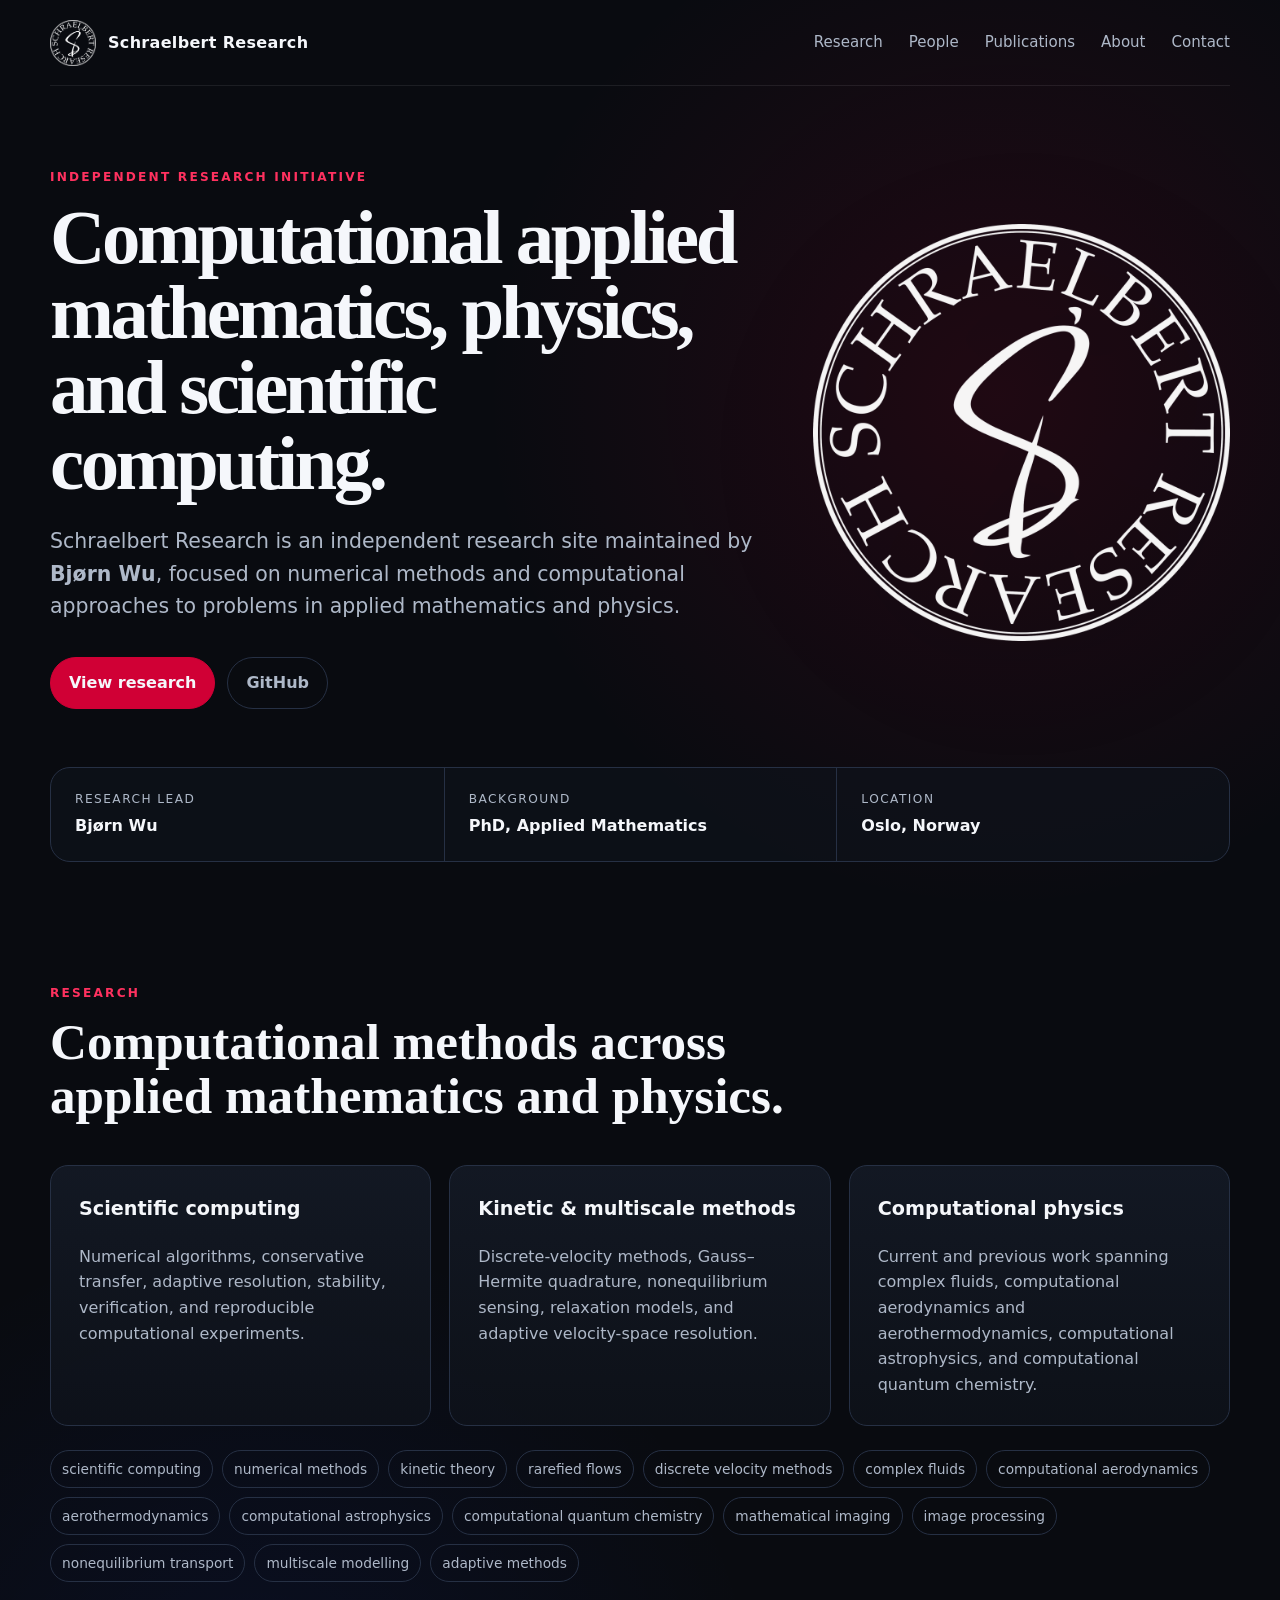
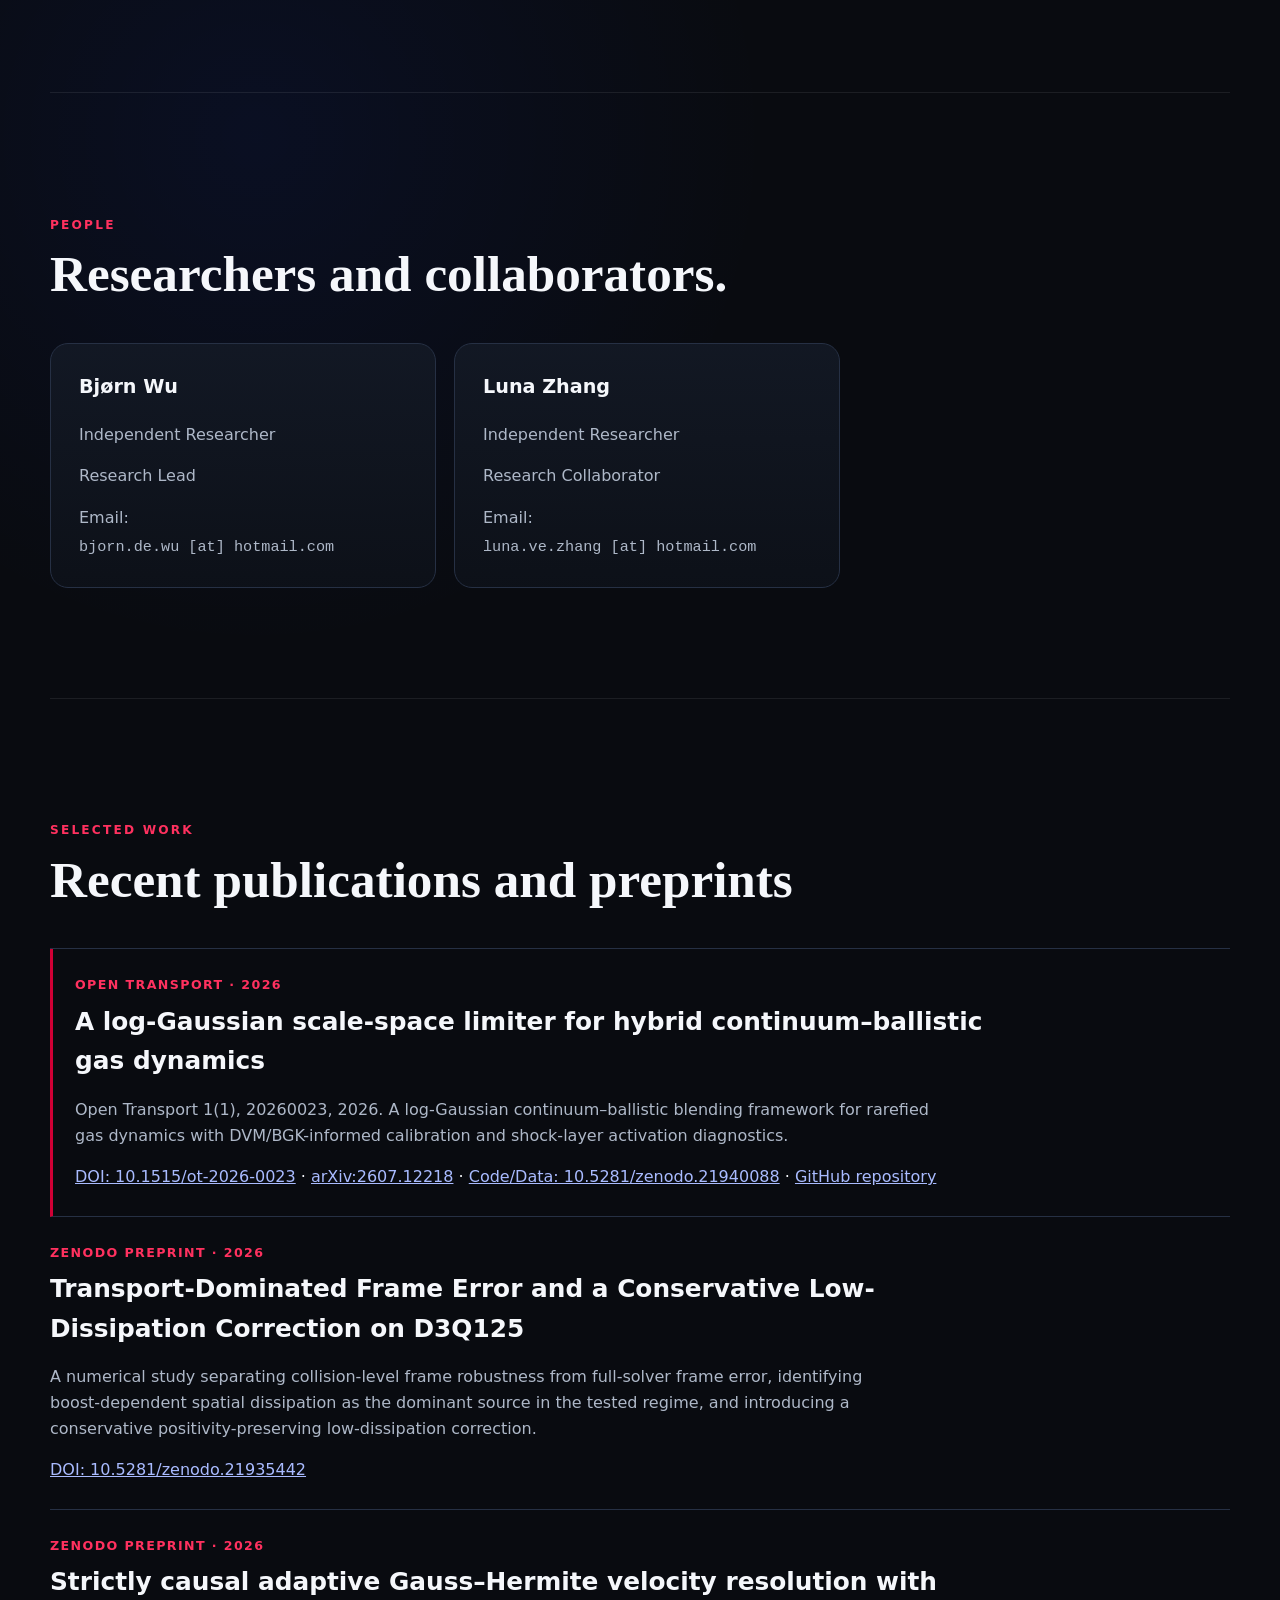
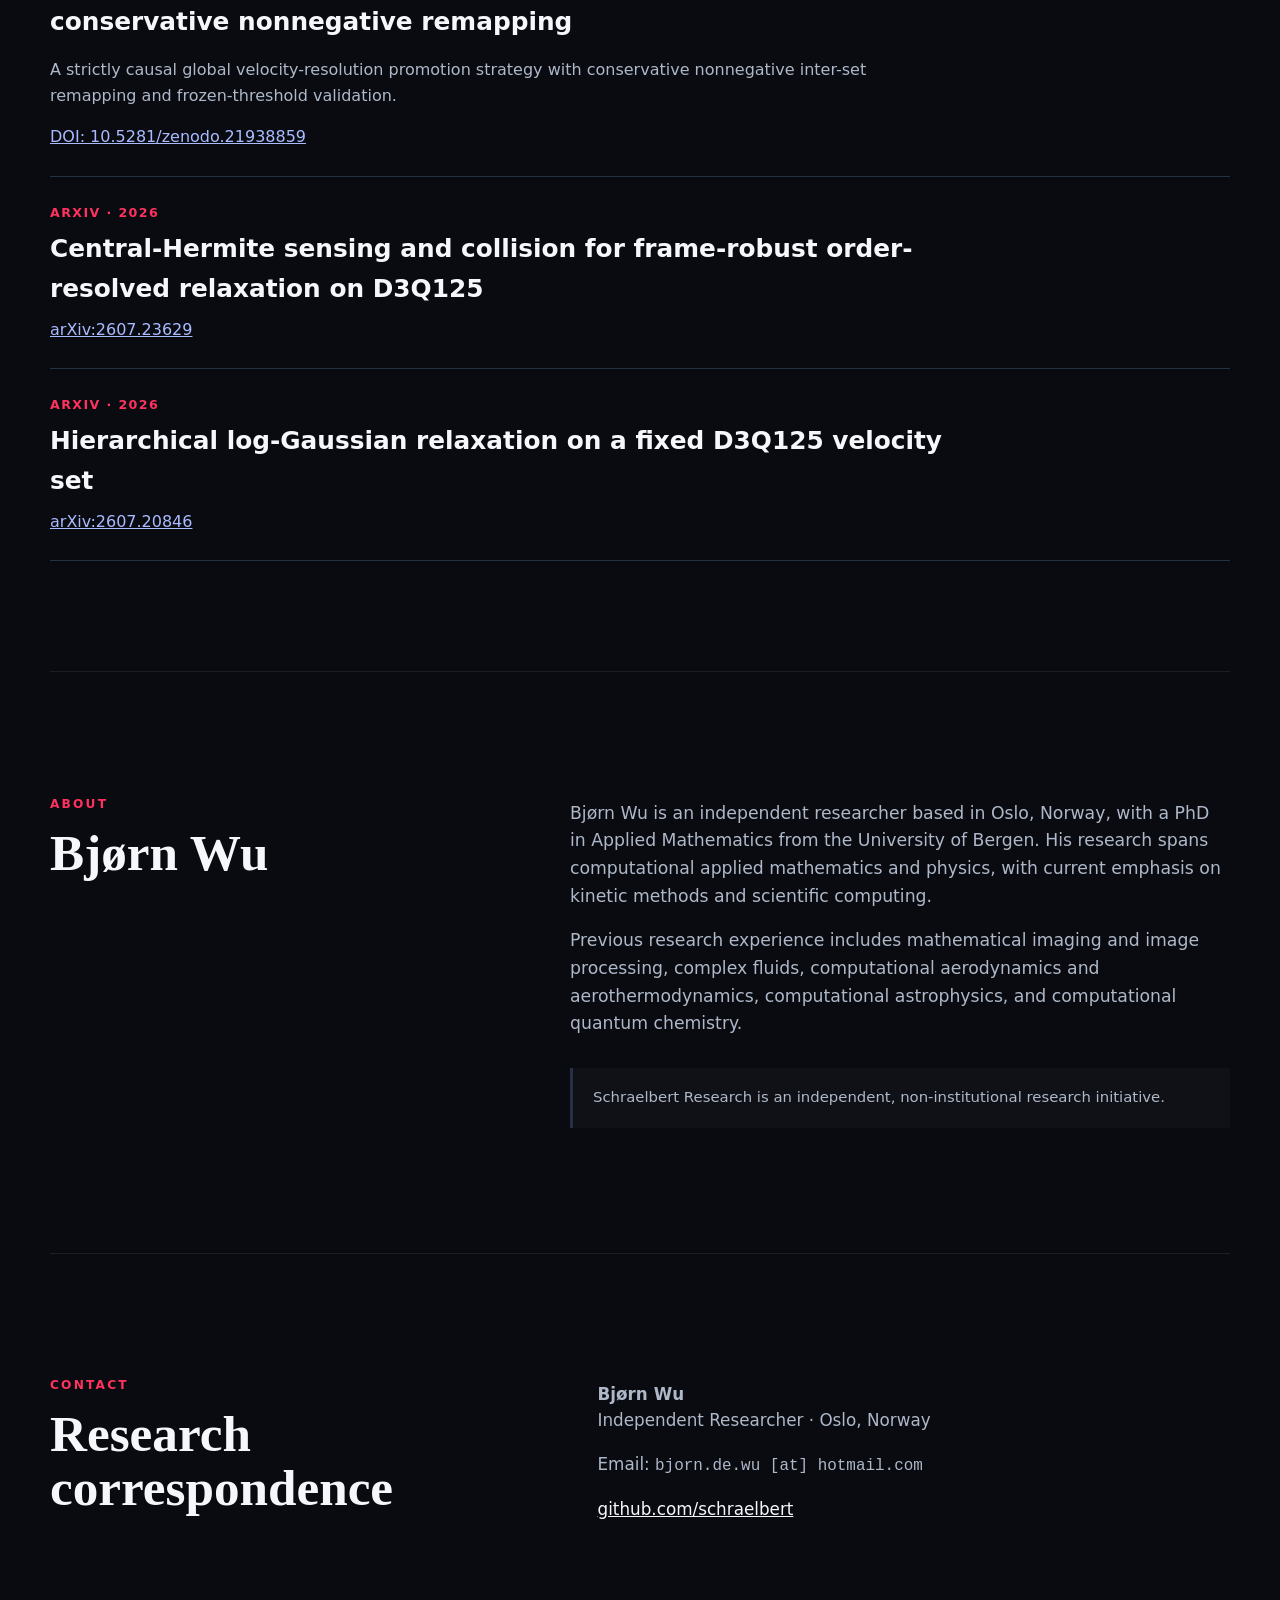
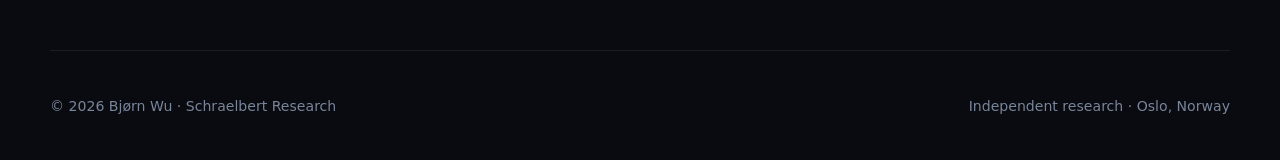
==== commit a3834313: "Improve people contact layout" ====
--- a/index.html
+++ b/index.html
@@ -90,13 +90,13 @@
             <h3>Bjørn Wu</h3>
             <p>Independent Researcher</p>
             <p>Research Lead</p>
-            <p>Email: <span class="mono">bjorn.de.wu [at] hotmail.com</span></p>
+            <p>Email:<br /><span class="mono">bjorn.de.wu [at] hotmail.com</span></p>
           </article>
           <article class="card">
             <h3>Luna Zhang</h3>
             <p>Independent Researcher</p>
             <p>Research Collaborator</p>
-            <p>Email: <span class="mono">luna.ve.zhang [at] hotmail.com</span></p>
+            <p>Email:<br /><span class="mono">luna.ve.zhang [at] hotmail.com</span></p>
           </article>
         </div>
       </section>
--- a/styles.css
+++ b/styles.css
@@ -78,6 +78,11 @@
 .card { background: linear-gradient(180deg, rgba(19,25,37,.92), rgba(13,17,25,.92)); border: 1px solid var(--line); border-radius: 18px; padding: 28px; }
 .card h3 { margin-top: 0; font-size: 1.2rem; }
 .card p { color: var(--muted); margin-bottom: 0; }
+.card .mono {
+  display: inline-block;
+  margin-top: 4px;
+  word-break: break-word;
+}
 .topic-list { display: flex; flex-wrap: wrap; gap: 9px; margin-top: 24px; }
 .topic-list span { color: var(--muted); border: 1px solid var(--line); border-radius: 999px; padding: 7px 11px; font-size: .86rem; }
 .publication-list { border-top: 1px solid var(--line); }
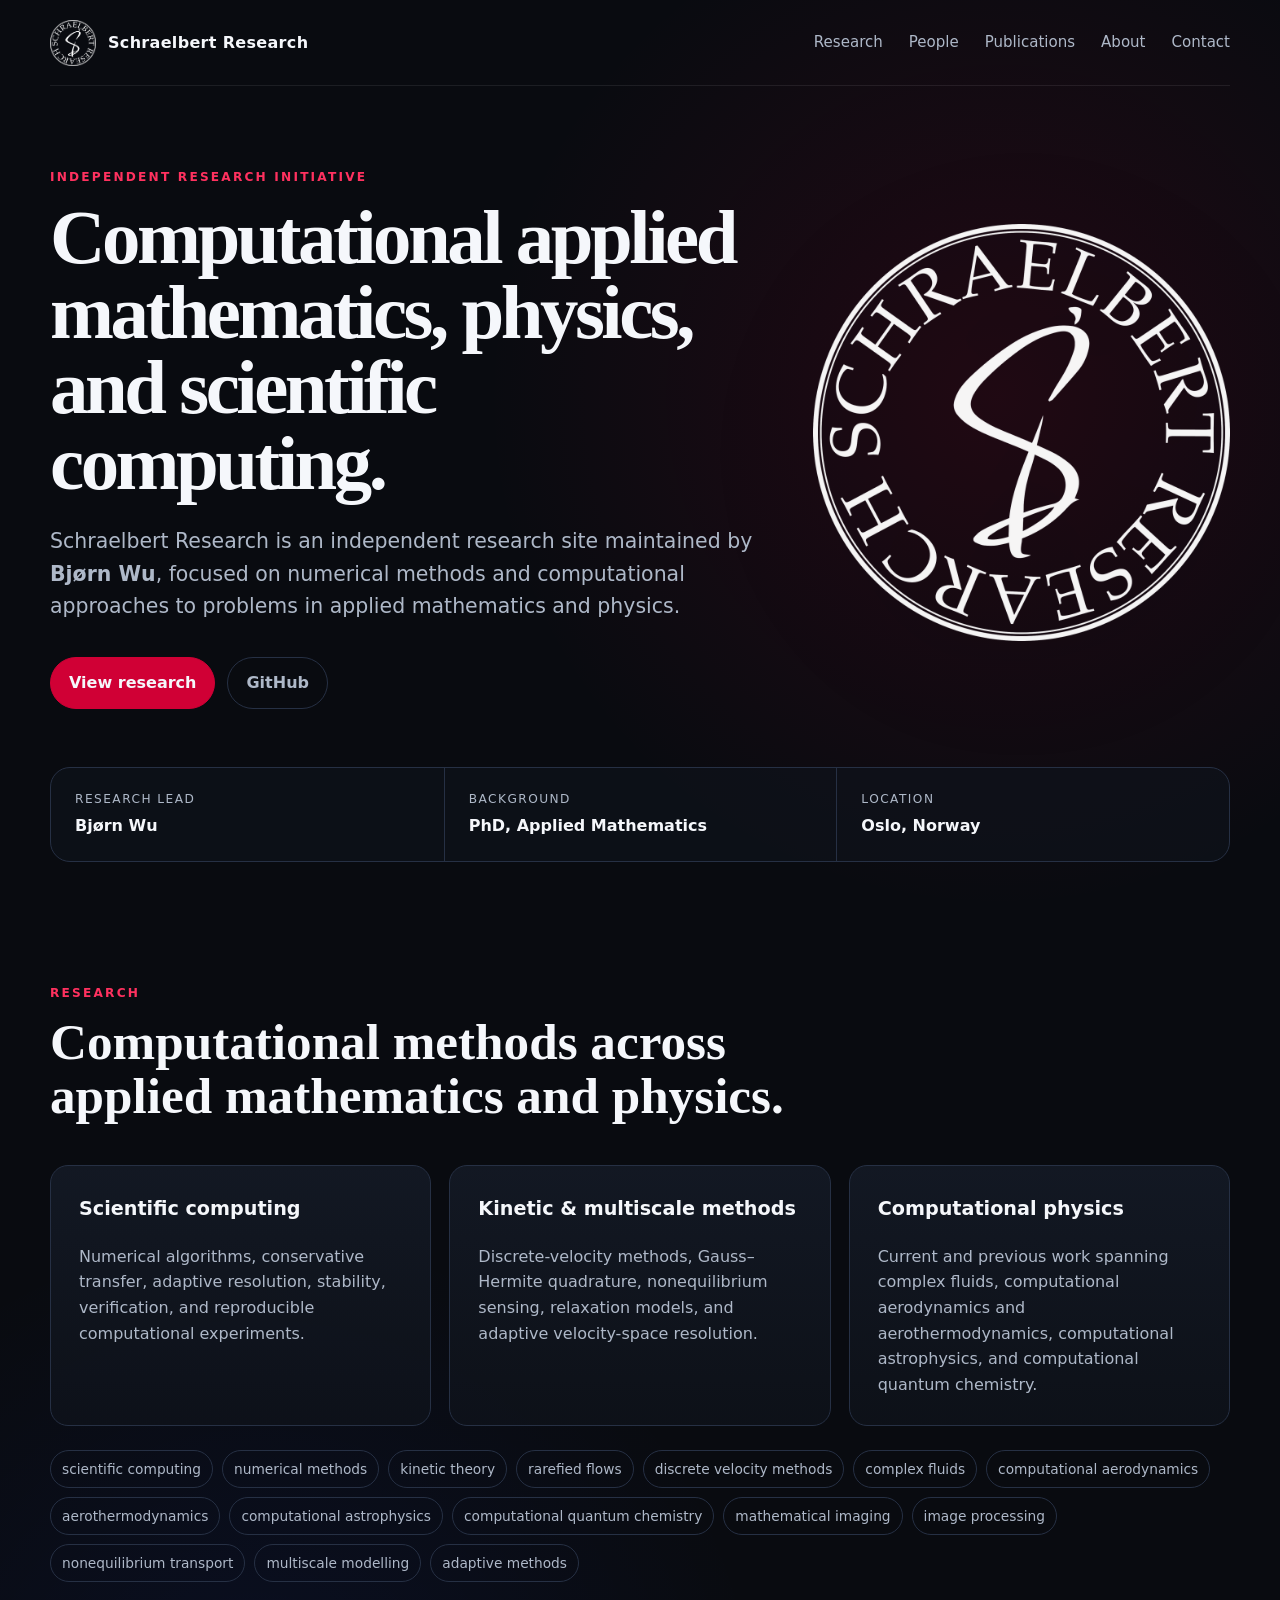
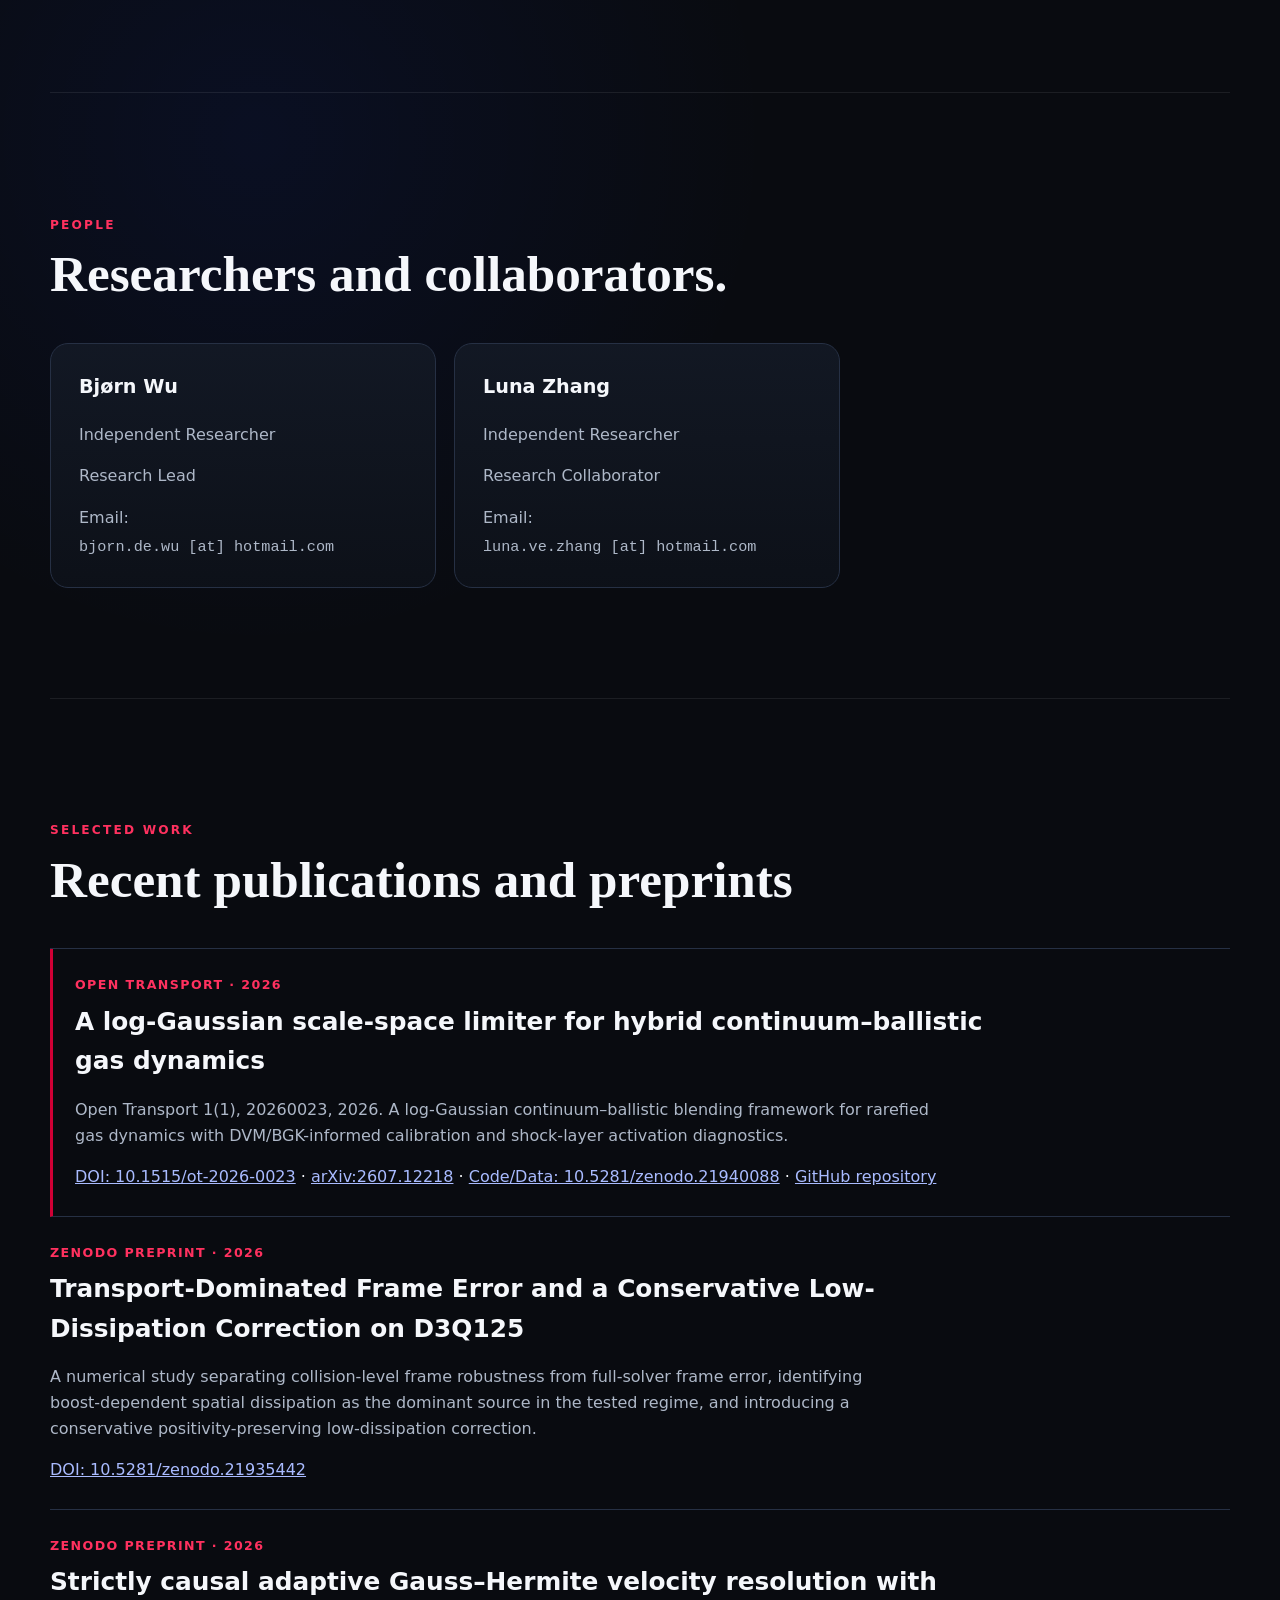
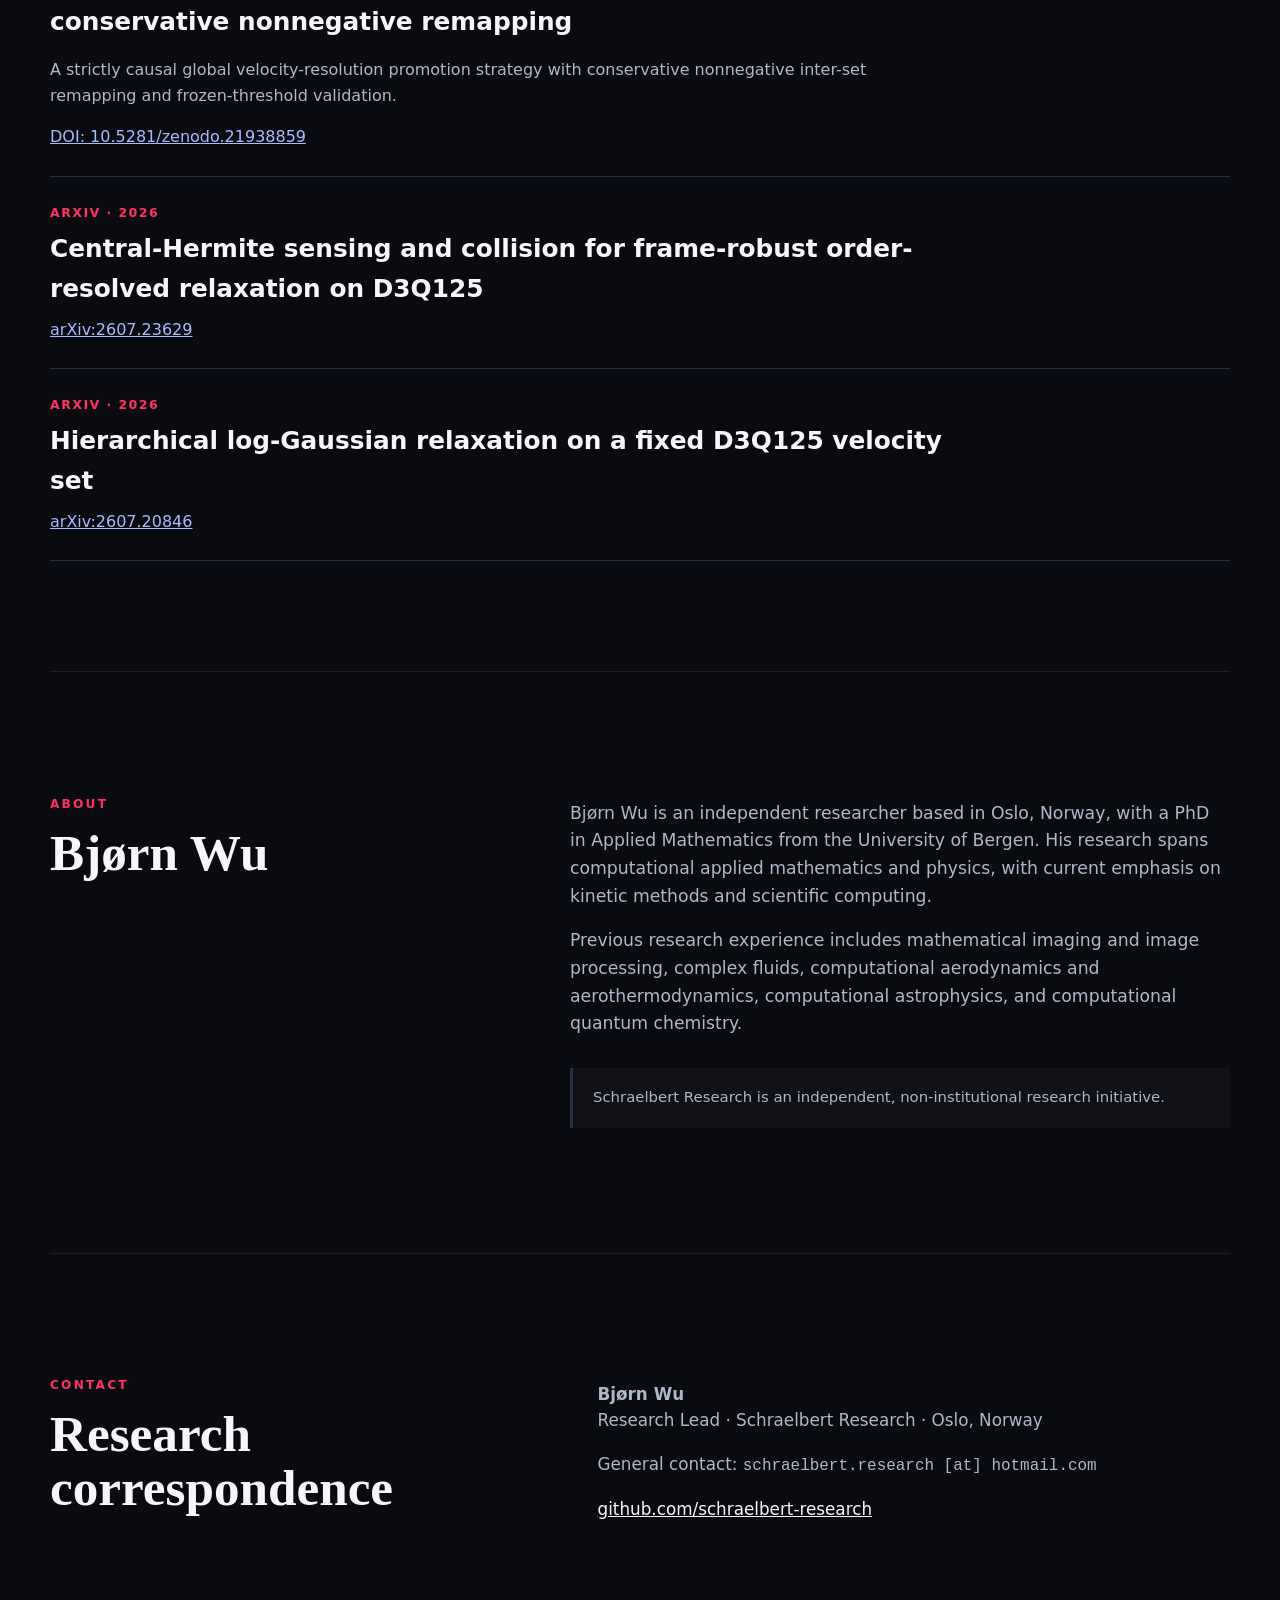
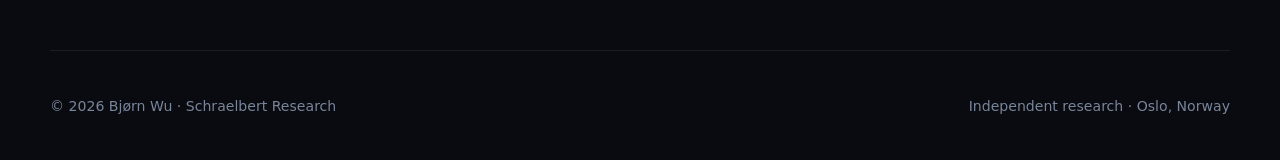
==== commit c27d9a18: "Update contact info" ====
--- a/index.html
+++ b/index.html
@@ -38,7 +38,7 @@
           </p>
           <div class="hero-actions">
             <a class="button primary" href="#publications">View research</a>
-            <a class="button secondary" href="https://github.com/schraelbert">GitHub</a>
+            <a class="button secondary" href="https://github.com/schraelbert-research">GitHub</a>
           </div>
         </div>
         <div class="hero-mark" aria-hidden="true">
@@ -173,9 +173,9 @@
           <h2>Research correspondence</h2>
         </div>
         <div class="contact-links">
-          <p><strong>Bjørn Wu</strong><br />Independent Researcher · Oslo, Norway</p>
-          <p>Email: <span class="mono">bjorn.de.wu [at] hotmail.com</span></p>
-          <p><a href="https://github.com/schraelbert">github.com/schraelbert</a></p>
+          <p><strong>Bjørn Wu</strong><br />Research Lead · Schraelbert Research · Oslo, Norway</p>
+          <p>General contact: <span class="mono">schraelbert.research [at] hotmail.com</span></p>
+          <p><a href="https://github.com/schraelbert-research">github.com/schraelbert-research</a></p>
         </div>
       </section>
     </main>
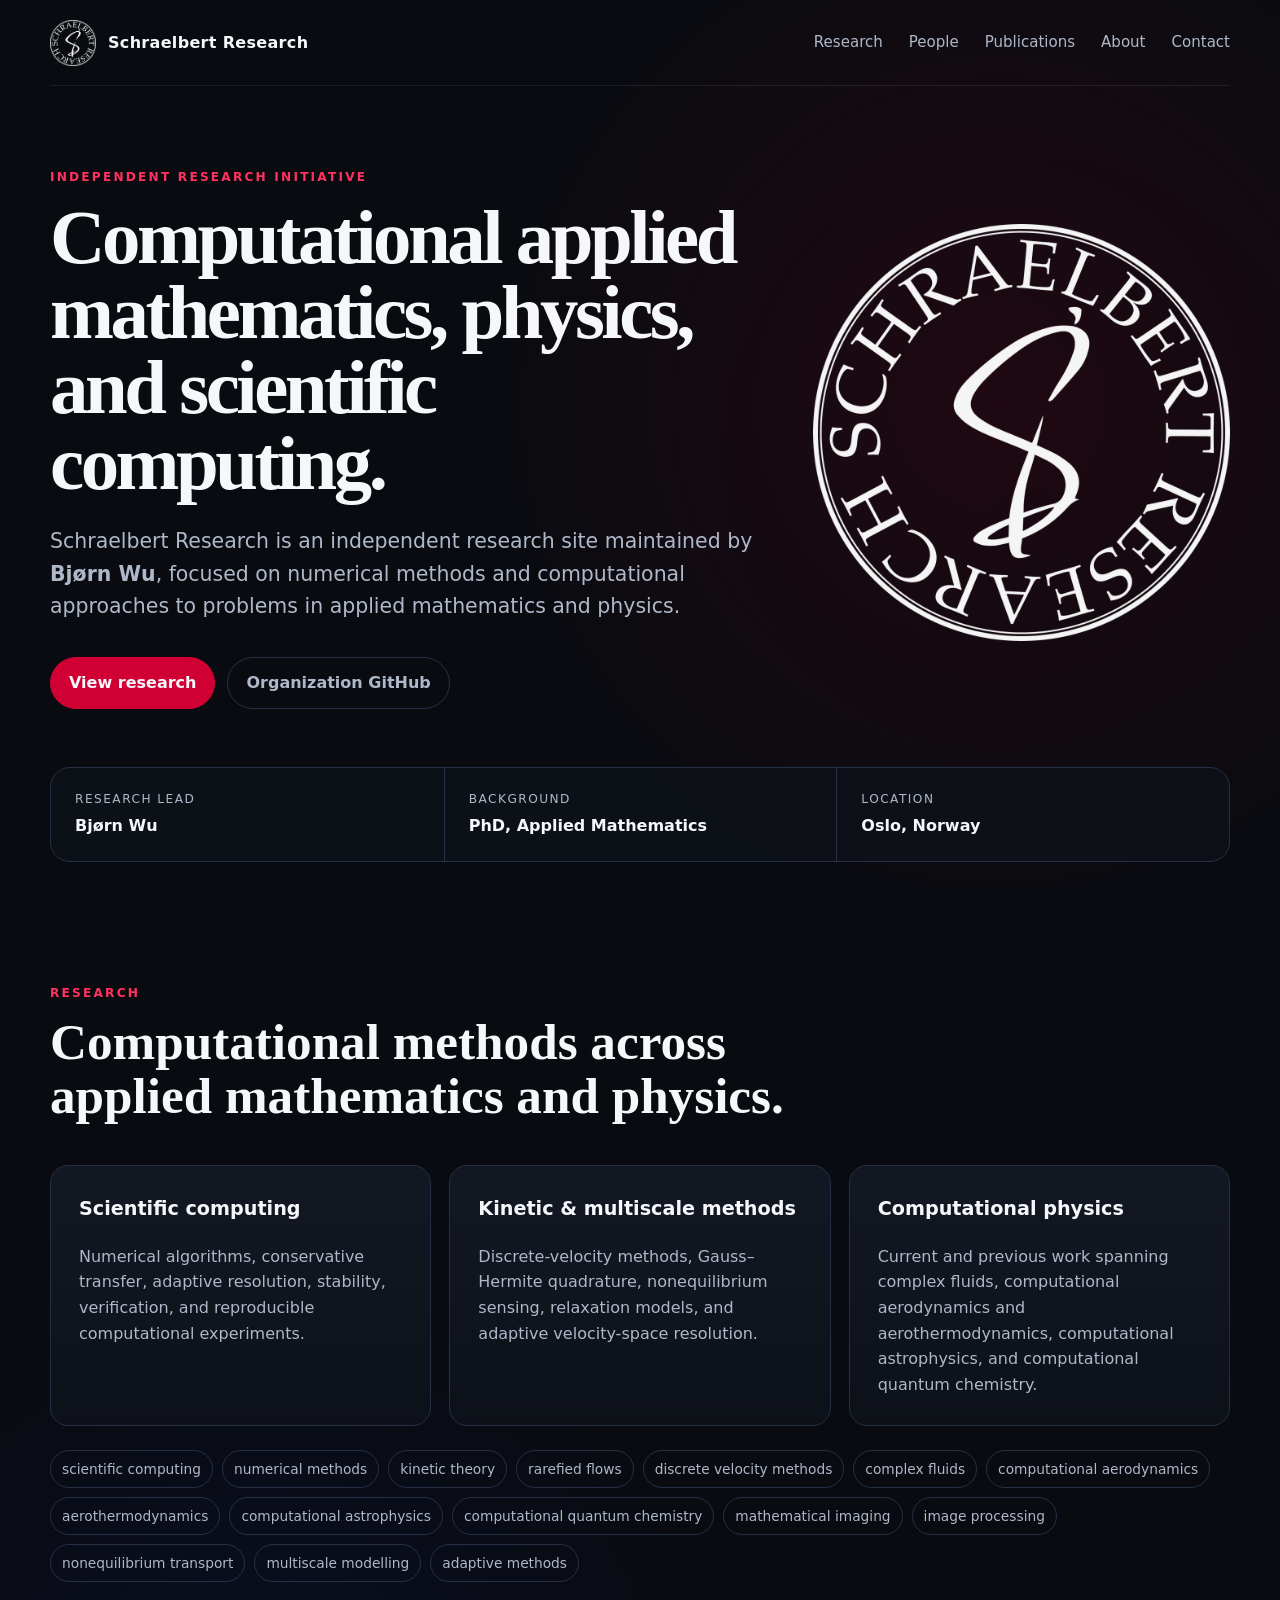
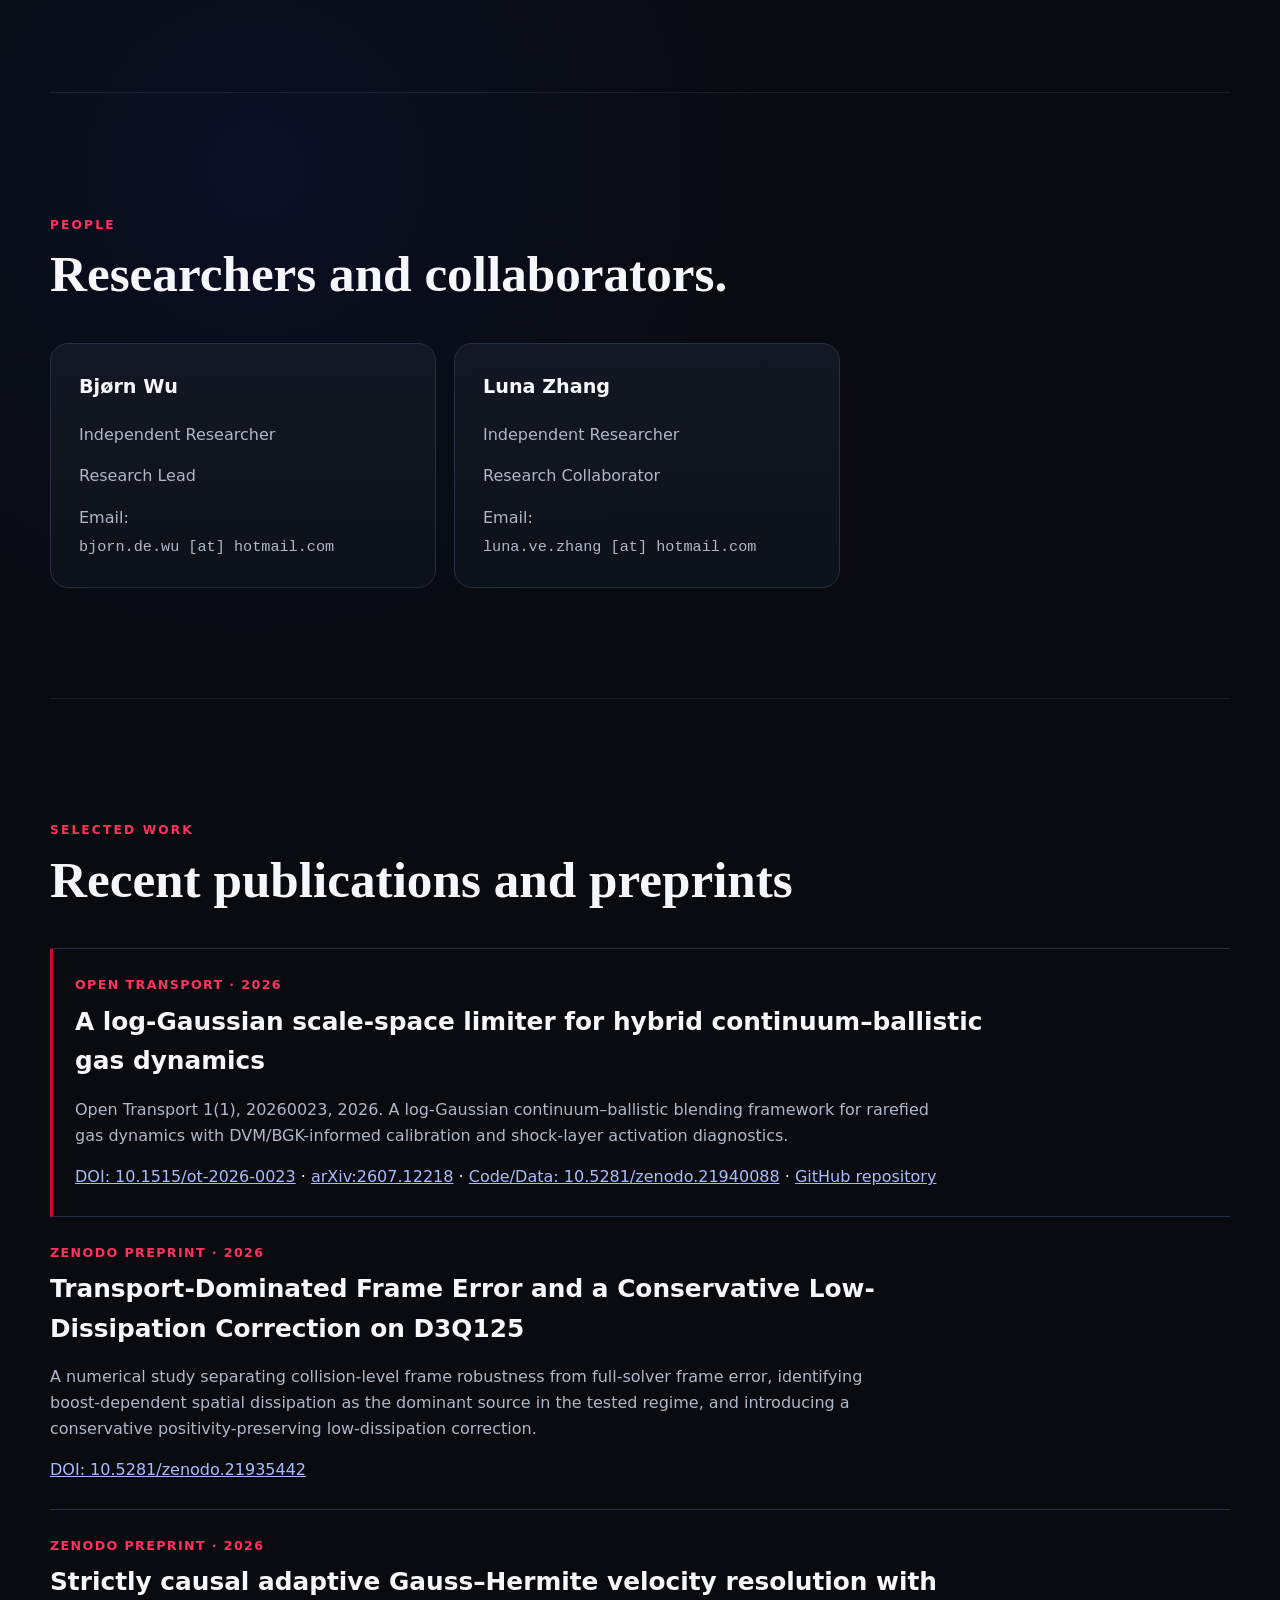
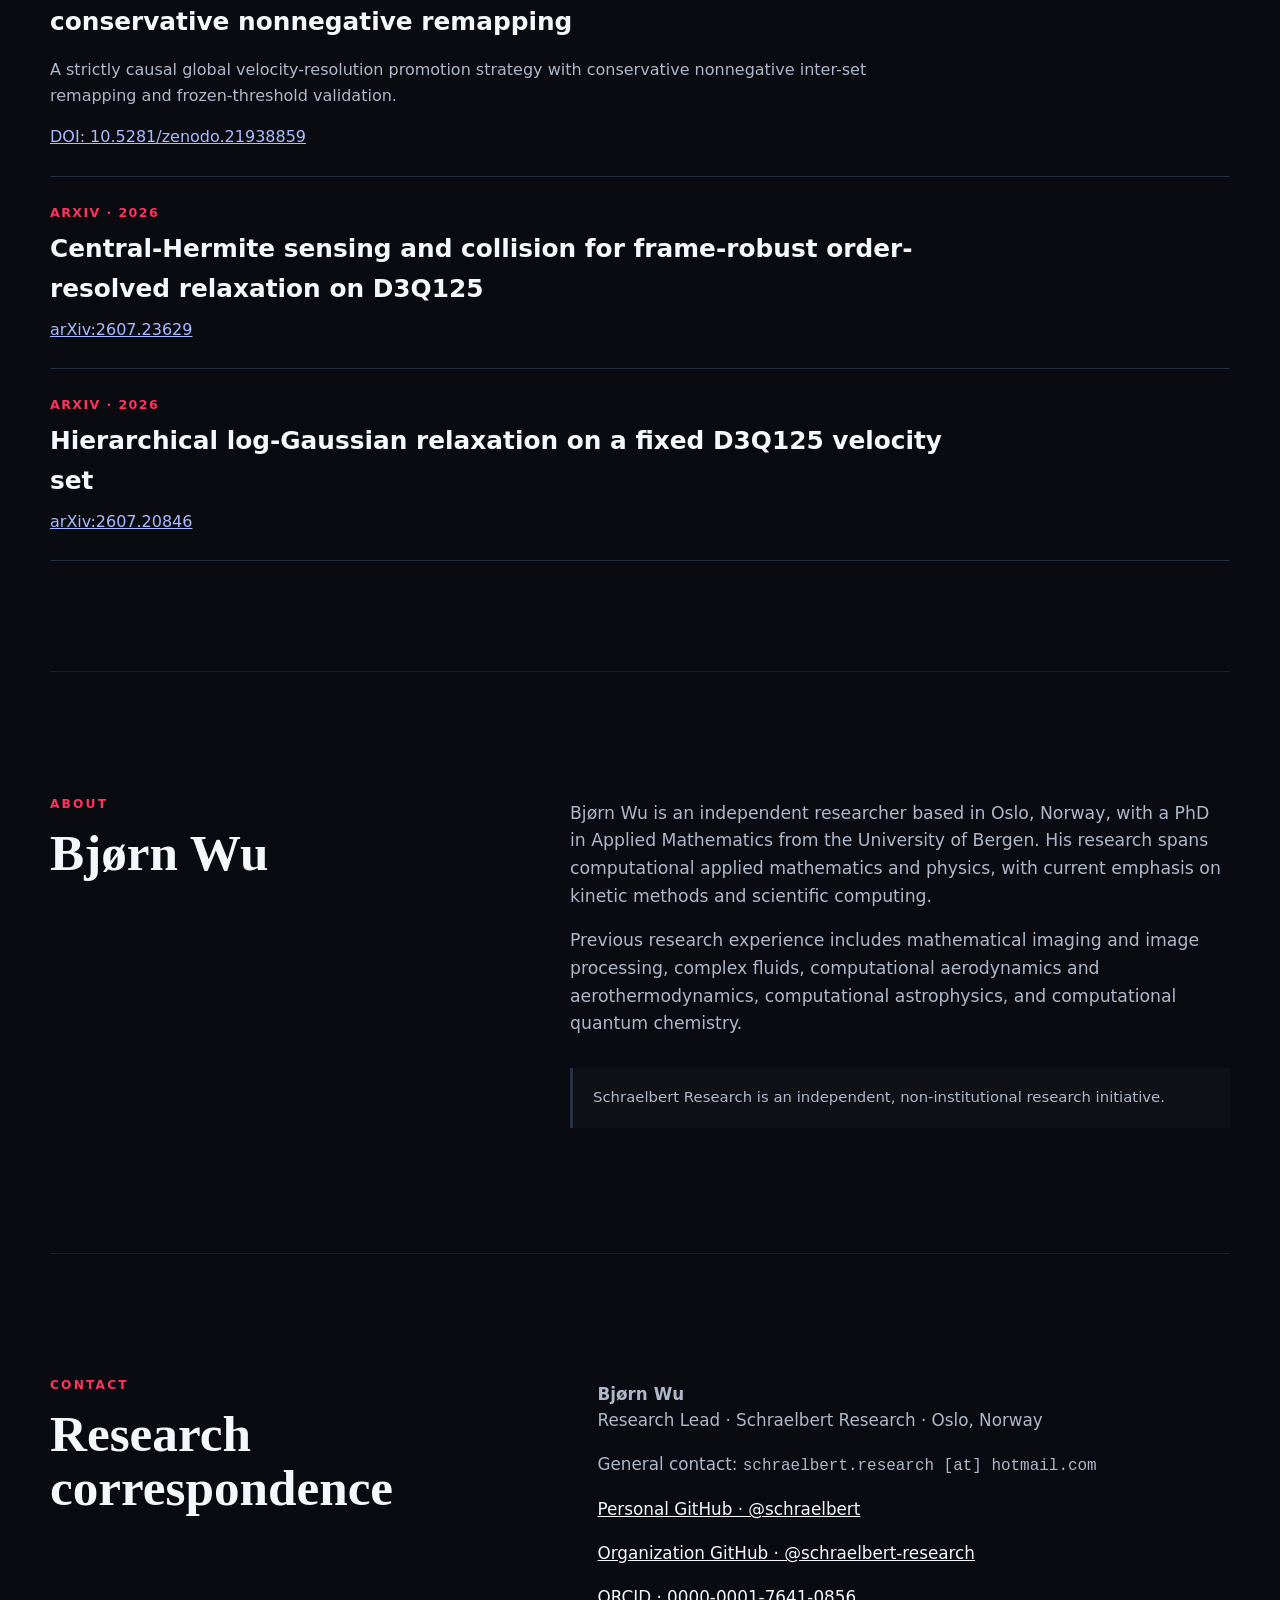
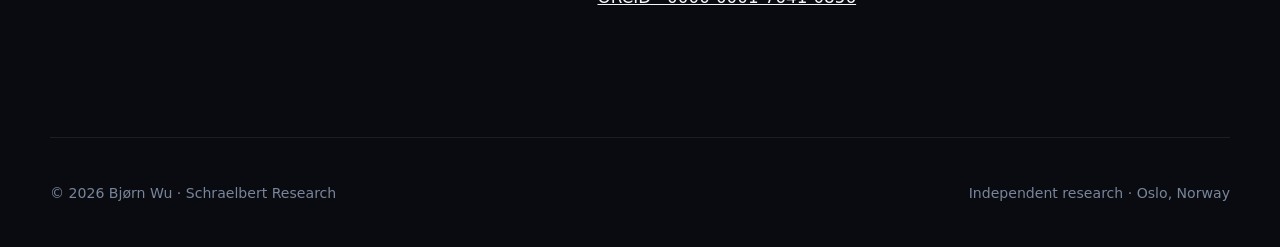
==== commit f0694391: "Update sitemap info" ====
--- a/index.html
+++ b/index.html
@@ -3,11 +3,74 @@
 <head>
   <meta charset="utf-8" />
   <meta name="viewport" content="width=device-width, initial-scale=1" />
-  <meta name="description" content="Schraelbert Research — independent research in computational applied mathematics, physics, and scientific computing." />
+  <meta name="description" content="Schraelbert Research is an independent research initiative led by Bjørn Wu, focused on computational applied mathematics, physics, kinetic methods, and scientific computing." />
   <meta name="author" content="Bjørn Wu" />
+  <meta name="robots" content="index, follow, max-image-preview:large, max-snippet:-1, max-video-preview:-1" />
   <meta name="theme-color" content="#090b10" />
   <title>Schraelbert Research — Bjørn Wu</title>
+  <link rel="canonical" href="https://schraelbert.github.io/" />
   <link rel="icon" type="image/png" href="assets/logo-red.png" />
+  <meta property="og:type" content="website" />
+  <meta property="og:site_name" content="Schraelbert Research" />
+  <meta property="og:title" content="Schraelbert Research — Bjørn Wu" />
+  <meta property="og:description" content="Independent research in computational applied mathematics, physics, kinetic methods, and scientific computing." />
+  <meta property="og:url" content="https://schraelbert.github.io/" />
+  <meta property="og:image" content="https://schraelbert.github.io/assets/logo-red.png" />
+  <meta property="og:image:alt" content="Schraelbert Research logo" />
+  <meta name="twitter:card" content="summary" />
+  <meta name="twitter:title" content="Schraelbert Research — Bjørn Wu" />
+  <meta name="twitter:description" content="Independent research in computational applied mathematics, physics, kinetic methods, and scientific computing." />
+  <meta name="twitter:image" content="https://schraelbert.github.io/assets/logo-red.png" />
+  <script type="application/ld+json">
+  {
+    "@context": "https://schema.org",
+    "@graph": [
+      {
+        "@type": "WebSite",
+        "@id": "https://schraelbert.github.io/#website",
+        "url": "https://schraelbert.github.io/",
+        "name": "Schraelbert Research",
+        "description": "Independent research in computational applied mathematics, physics, kinetic methods, and scientific computing.",
+        "publisher": {
+          "@id": "https://schraelbert.github.io/#organization"
+        }
+      },
+      {
+        "@type": "Person",
+        "@id": "https://schraelbert.github.io/#bjorn-wu",
+        "name": "Bjørn Wu",
+        "url": "https://schraelbert.github.io/",
+        "jobTitle": "Independent Researcher",
+        "description": "Independent researcher in computational applied mathematics, physics, kinetic methods, and scientific computing.",
+        "address": {
+          "@type": "PostalAddress",
+          "addressLocality": "Oslo",
+          "addressCountry": "NO"
+        },
+        "affiliation": {
+          "@id": "https://schraelbert.github.io/#organization"
+        },
+        "sameAs": [
+          "https://github.com/schraelbert",
+          "https://orcid.org/0000-0001-7641-0856"
+        ]
+      },
+      {
+        "@type": "Organization",
+        "@id": "https://schraelbert.github.io/#organization",
+        "name": "Schraelbert Research",
+        "url": "https://schraelbert.github.io/",
+        "description": "Independent, non-institutional research initiative in computational applied mathematics, physics, kinetic methods, and scientific computing.",
+        "founder": {
+          "@id": "https://schraelbert.github.io/#bjorn-wu"
+        },
+        "sameAs": [
+          "https://github.com/schraelbert-research"
+        ]
+      }
+    ]
+  }
+  </script>
   <link rel="stylesheet" href="styles.css" />
 </head>
 <body>
@@ -38,7 +101,7 @@
           </p>
           <div class="hero-actions">
             <a class="button primary" href="#publications">View research</a>
-            <a class="button secondary" href="https://github.com/schraelbert-research">GitHub</a>
+            <a class="button secondary" href="https://github.com/schraelbert-research">Organization GitHub</a>
           </div>
         </div>
         <div class="hero-mark" aria-hidden="true">
@@ -175,7 +238,9 @@
         <div class="contact-links">
           <p><strong>Bjørn Wu</strong><br />Research Lead · Schraelbert Research · Oslo, Norway</p>
           <p>General contact: <span class="mono">schraelbert.research [at] hotmail.com</span></p>
-          <p><a href="https://github.com/schraelbert-research">github.com/schraelbert-research</a></p>
+          <p><a href="https://github.com/schraelbert">Personal GitHub · @schraelbert</a></p>
+          <p><a href="https://github.com/schraelbert-research">Organization GitHub · @schraelbert-research</a></p>
+          <p><a href="https://orcid.org/0000-0001-7641-0856">ORCID · 0000-0001-7641-0856</a></p>
         </div>
       </section>
     </main>
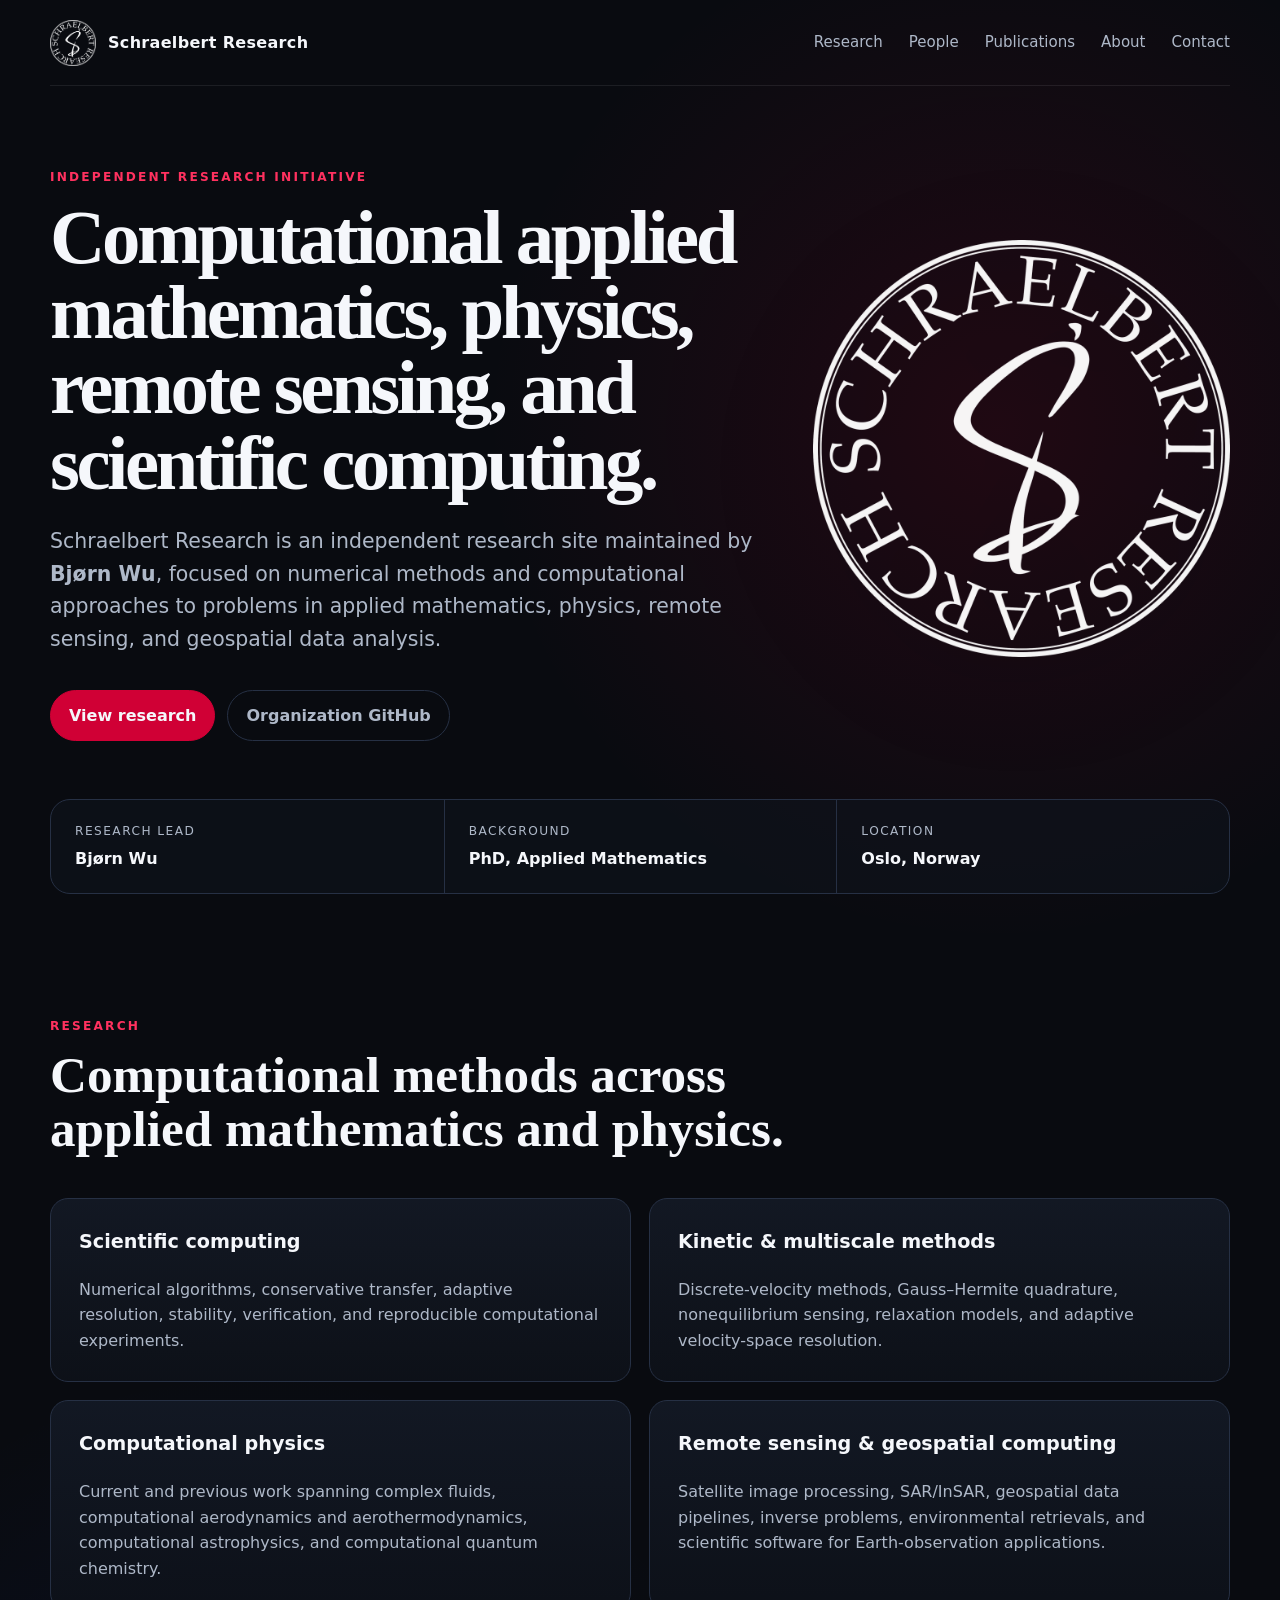
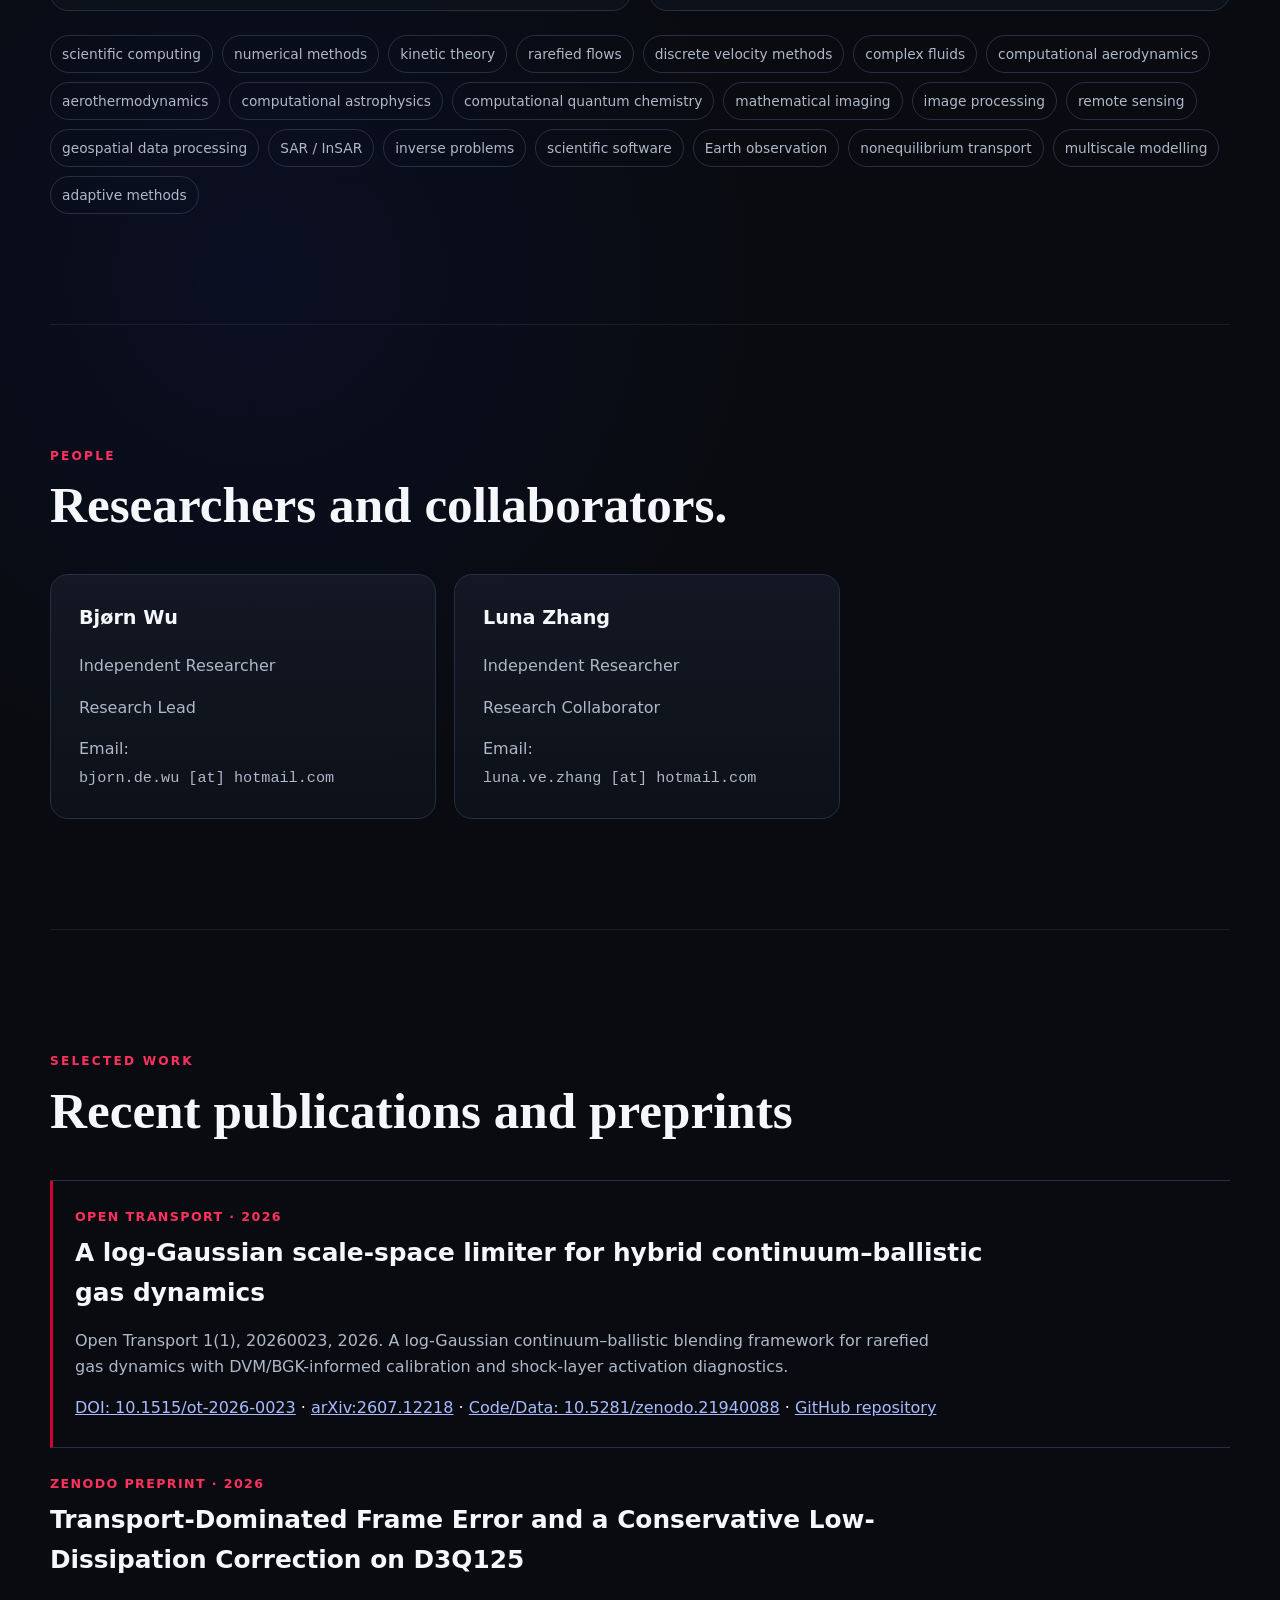
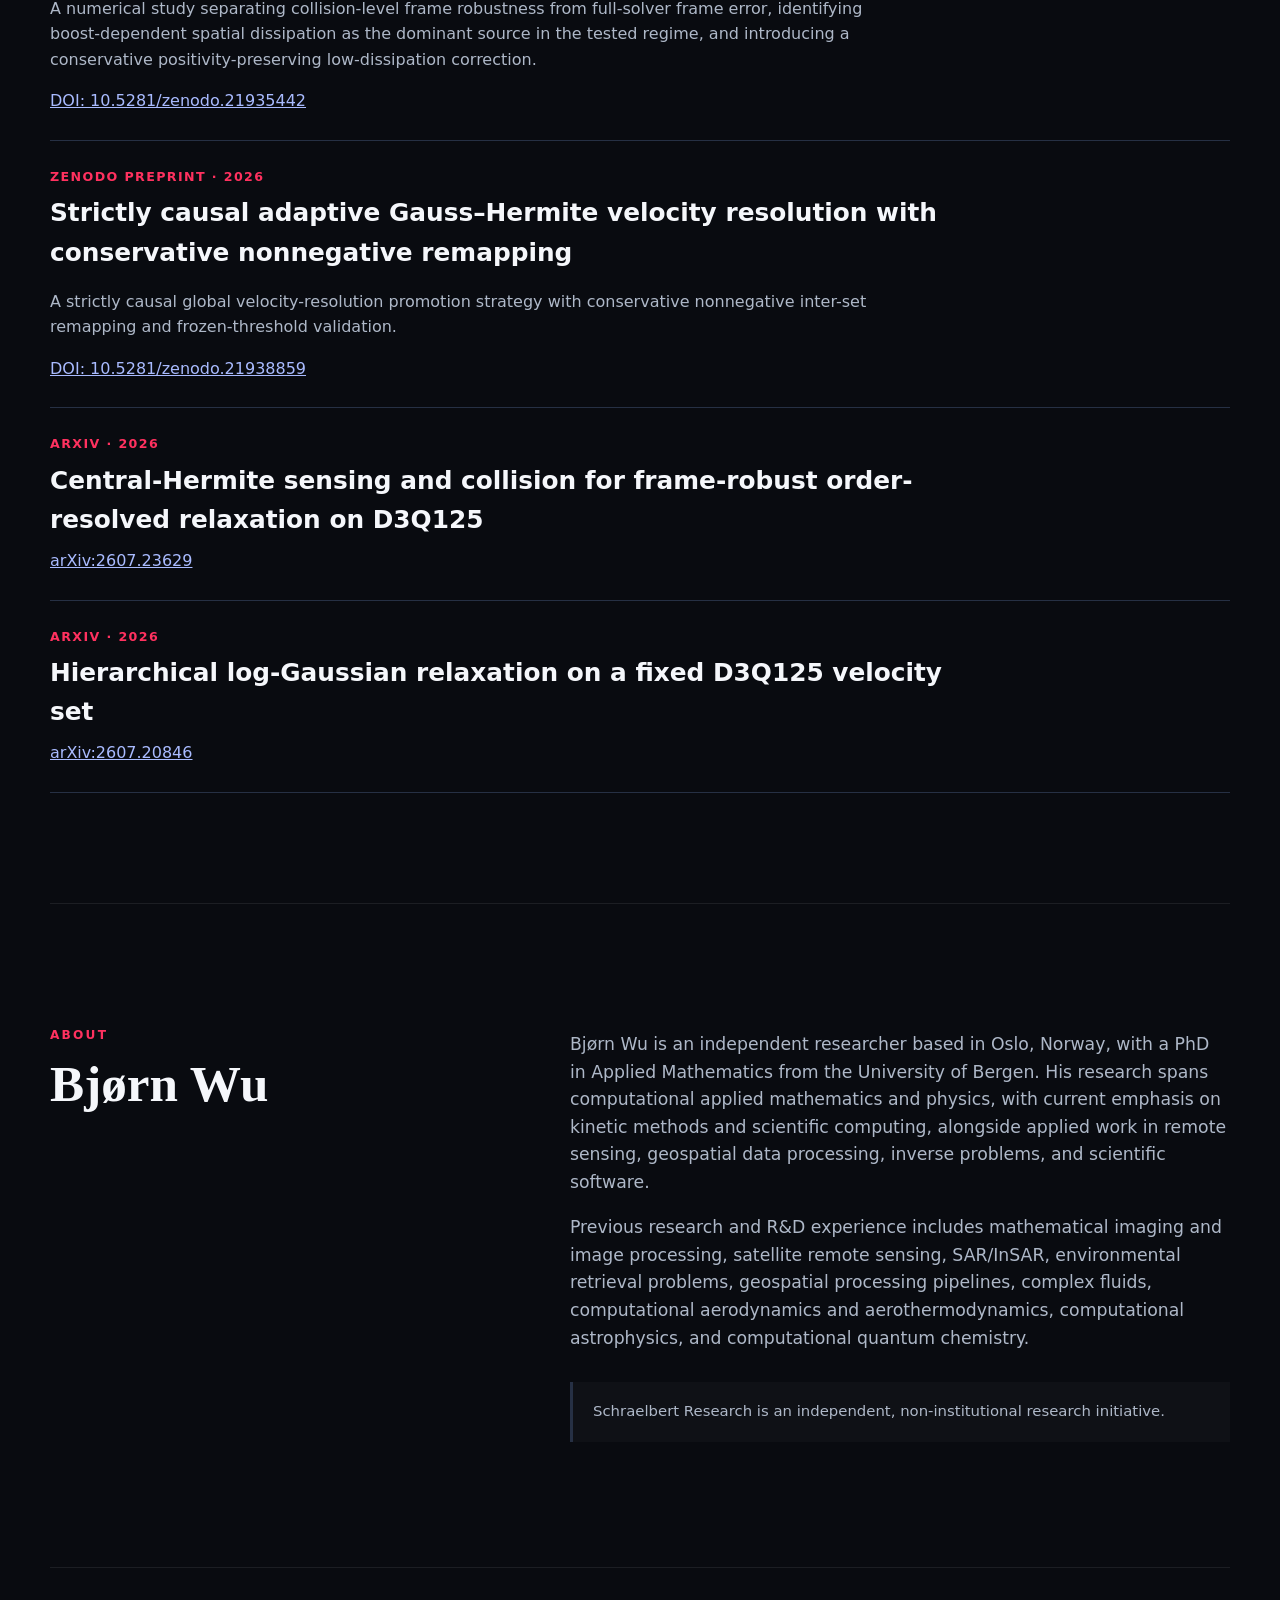
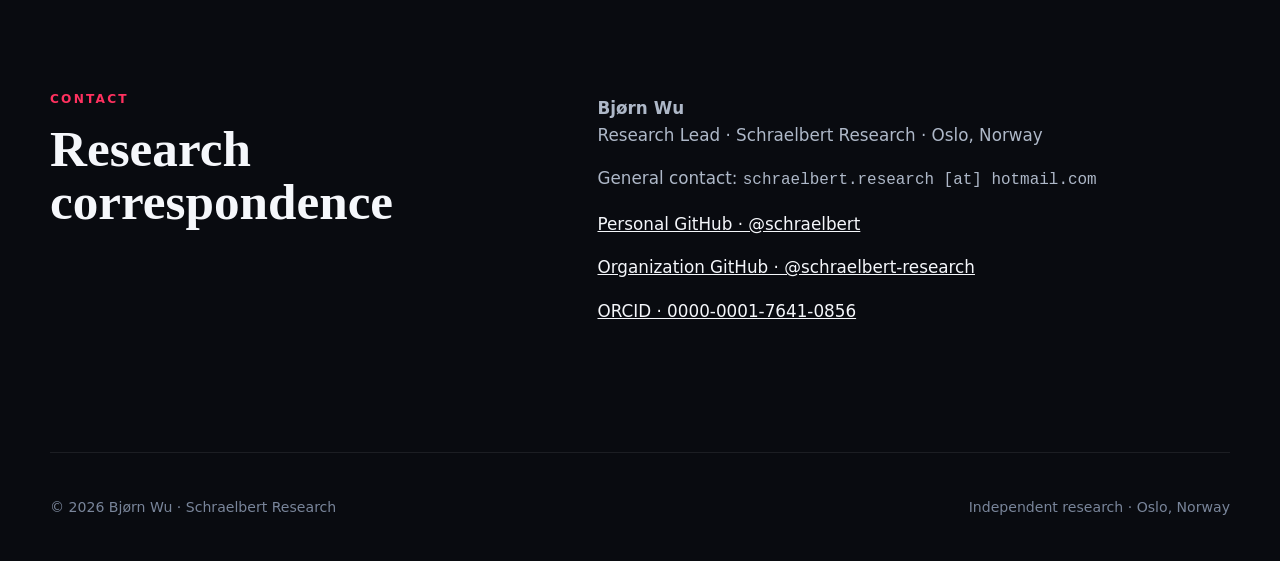
==== commit e6aefcdc: "Update research profile with remote sensing and geospatial R&D" ====
--- a/index.html
+++ b/index.html
@@ -3,7 +3,7 @@
 <head>
   <meta charset="utf-8" />
   <meta name="viewport" content="width=device-width, initial-scale=1" />
-  <meta name="description" content="Schraelbert Research is an independent research initiative led by Bjørn Wu, focused on computational applied mathematics, physics, kinetic methods, and scientific computing." />
+  <meta name="description" content="Schraelbert Research is an independent research initiative led by Bjørn Wu, focused on computational applied mathematics, physics, scientific computing, remote sensing, geospatial data processing, and inverse problems." />
   <meta name="author" content="Bjørn Wu" />
   <meta name="robots" content="index, follow, max-image-preview:large, max-snippet:-1, max-video-preview:-1" />
   <meta name="theme-color" content="#090b10" />
@@ -13,13 +13,13 @@
   <meta property="og:type" content="website" />
   <meta property="og:site_name" content="Schraelbert Research" />
   <meta property="og:title" content="Schraelbert Research — Bjørn Wu" />
-  <meta property="og:description" content="Independent research in computational applied mathematics, physics, kinetic methods, and scientific computing." />
+  <meta property="og:description" content="Independent research in computational applied mathematics, physics, scientific computing, remote sensing, geospatial data processing, and inverse problems." />
   <meta property="og:url" content="https://schraelbert.github.io/" />
   <meta property="og:image" content="https://schraelbert.github.io/assets/logo-red.png" />
   <meta property="og:image:alt" content="Schraelbert Research logo" />
   <meta name="twitter:card" content="summary" />
   <meta name="twitter:title" content="Schraelbert Research — Bjørn Wu" />
-  <meta name="twitter:description" content="Independent research in computational applied mathematics, physics, kinetic methods, and scientific computing." />
+  <meta name="twitter:description" content="Independent research in computational applied mathematics, physics, scientific computing, remote sensing, geospatial data processing, and inverse problems." />
   <meta name="twitter:image" content="https://schraelbert.github.io/assets/logo-red.png" />
   <script type="application/ld+json">
   {
@@ -30,7 +30,7 @@
         "@id": "https://schraelbert.github.io/#website",
         "url": "https://schraelbert.github.io/",
         "name": "Schraelbert Research",
-        "description": "Independent research in computational applied mathematics, physics, kinetic methods, and scientific computing.",
+        "description": "Independent research in computational applied mathematics, physics, scientific computing, remote sensing, geospatial data processing, and inverse problems.",
         "publisher": {
           "@id": "https://schraelbert.github.io/#organization"
         }
@@ -41,7 +41,7 @@
         "name": "Bjørn Wu",
         "url": "https://schraelbert.github.io/",
         "jobTitle": "Independent Researcher",
-        "description": "Independent researcher in computational applied mathematics, physics, kinetic methods, and scientific computing.",
+        "description": "Independent researcher in computational applied mathematics, physics, scientific computing, remote sensing, geospatial data processing, and inverse problems.",
         "address": {
           "@type": "PostalAddress",
           "addressLocality": "Oslo",
@@ -60,7 +60,7 @@
         "@id": "https://schraelbert.github.io/#organization",
         "name": "Schraelbert Research",
         "url": "https://schraelbert.github.io/",
-        "description": "Independent, non-institutional research initiative in computational applied mathematics, physics, kinetic methods, and scientific computing.",
+        "description": "Independent, non-institutional research initiative in computational applied mathematics, physics, scientific computing, remote sensing, geospatial data processing, and inverse problems.",
         "founder": {
           "@id": "https://schraelbert.github.io/#bjorn-wu"
         },
@@ -93,11 +93,11 @@
       <section class="hero">
         <div class="hero-copy">
           <p class="eyebrow">Independent research initiative</p>
-          <h1>Computational applied mathematics, physics, and scientific computing.</h1>
+          <h1>Computational applied mathematics, physics, remote sensing, and scientific computing.</h1>
           <p class="lede">
             Schraelbert Research is an independent research site maintained by <strong>Bjørn Wu</strong>,
             focused on numerical methods and computational approaches to
-            problems in applied mathematics and physics.
+            problems in applied mathematics, physics, remote sensing, and geospatial data analysis.
           </p>
           <div class="hero-actions">
             <a class="button primary" href="#publications">View research</a>
@@ -120,7 +120,7 @@
           <p class="eyebrow">Research</p>
           <h2>Computational methods across applied mathematics and physics.</h2>
         </div>
-        <div class="grid three">
+        <div class="grid four">
           <article class="card">
             <h3>Scientific computing</h3>
             <p>Numerical algorithms, conservative transfer, adaptive resolution, stability, verification, and reproducible computational experiments.</p>
@@ -132,6 +132,10 @@
           <article class="card">
             <h3>Computational physics</h3>
             <p>Current and previous work spanning complex fluids, computational aerodynamics and aerothermodynamics, computational astrophysics, and computational quantum chemistry.</p>
+          </article>
+          <article class="card">
+            <h3>Remote sensing & geospatial computing</h3>
+            <p>Satellite image processing, SAR/InSAR, geospatial data pipelines, inverse problems, environmental retrievals, and scientific software for Earth-observation applications.</p>
           </article>
         </div>
         <div class="topic-list" aria-label="Research topics">
@@ -139,6 +143,8 @@
           <span>rarefied flows</span><span>discrete velocity methods</span><span>complex fluids</span>
           <span>computational aerodynamics</span><span>aerothermodynamics</span><span>computational astrophysics</span>
           <span>computational quantum chemistry</span><span>mathematical imaging</span><span>image processing</span>
+          <span>remote sensing</span><span>geospatial data processing</span><span>SAR / InSAR</span>
+          <span>inverse problems</span><span>scientific software</span><span>Earth observation</span>
           <span>nonequilibrium transport</span><span>multiscale modelling</span><span>adaptive methods</span>
         </div>
       </section>
@@ -219,10 +225,10 @@
         <div class="prose">
           <p>
             Bjørn Wu is an independent researcher based in Oslo, Norway, with a PhD in Applied Mathematics from the University of Bergen.
-            His research spans computational applied mathematics and physics, with current emphasis on kinetic methods and scientific computing.
+            His research spans computational applied mathematics and physics, with current emphasis on kinetic methods and scientific computing, alongside applied work in remote sensing, geospatial data processing, inverse problems, and scientific software.
           </p>
           <p>
-            Previous research experience includes mathematical imaging and image processing, complex fluids, computational aerodynamics and aerothermodynamics, computational astrophysics, and computational quantum chemistry.
+            Previous research and R&amp;D experience includes mathematical imaging and image processing, satellite remote sensing, SAR/InSAR, environmental retrieval problems, geospatial processing pipelines, complex fluids, computational aerodynamics and aerothermodynamics, computational astrophysics, and computational quantum chemistry.
           </p>
           <p class="disclaimer">
             Schraelbert Research is an independent, non-institutional research initiative.
--- a/styles.css
+++ b/styles.css
@@ -74,6 +74,7 @@
 .section-heading { max-width: 790px; margin-bottom: 42px; }
 .section h2 { font-family: Georgia, "Times New Roman", serif; font-size: clamp(2.2rem, 4vw, 4.2rem); line-height: 1.05; margin: 8px 0 0; }
 .grid.three { display: grid; grid-template-columns: repeat(3, 1fr); gap: 18px; }
+.grid.four { display: grid; grid-template-columns: repeat(2, 1fr); gap: 18px; }
 .grid.two { display: grid; grid-template-columns: repeat(2, minmax(0, 1fr)); gap: 18px; max-width: 790px; }
 .card { background: linear-gradient(180deg, rgba(19,25,37,.92), rgba(13,17,25,.92)); border: 1px solid var(--line); border-radius: 18px; padding: 28px; }
 .card h3 { margin-top: 0; font-size: 1.2rem; }
@@ -106,7 +107,7 @@
   .hero { min-height: auto; grid-template-columns: 1fr; padding-top: 58px; }
   .hero-mark { order: -1; justify-content: start; }
   .hero-mark img { width: 160px; }
-  .stats, .grid.three, .grid.two, .split, .contact { grid-template-columns: 1fr; }
+  .stats, .grid.three, .grid.four, .grid.two, .split, .contact { grid-template-columns: 1fr; }
   .stats > div + div { border-left: 0; border-top: 1px solid var(--line); }
   .section { padding: 78px 0; }
   .split, .contact { gap: 28px; }
